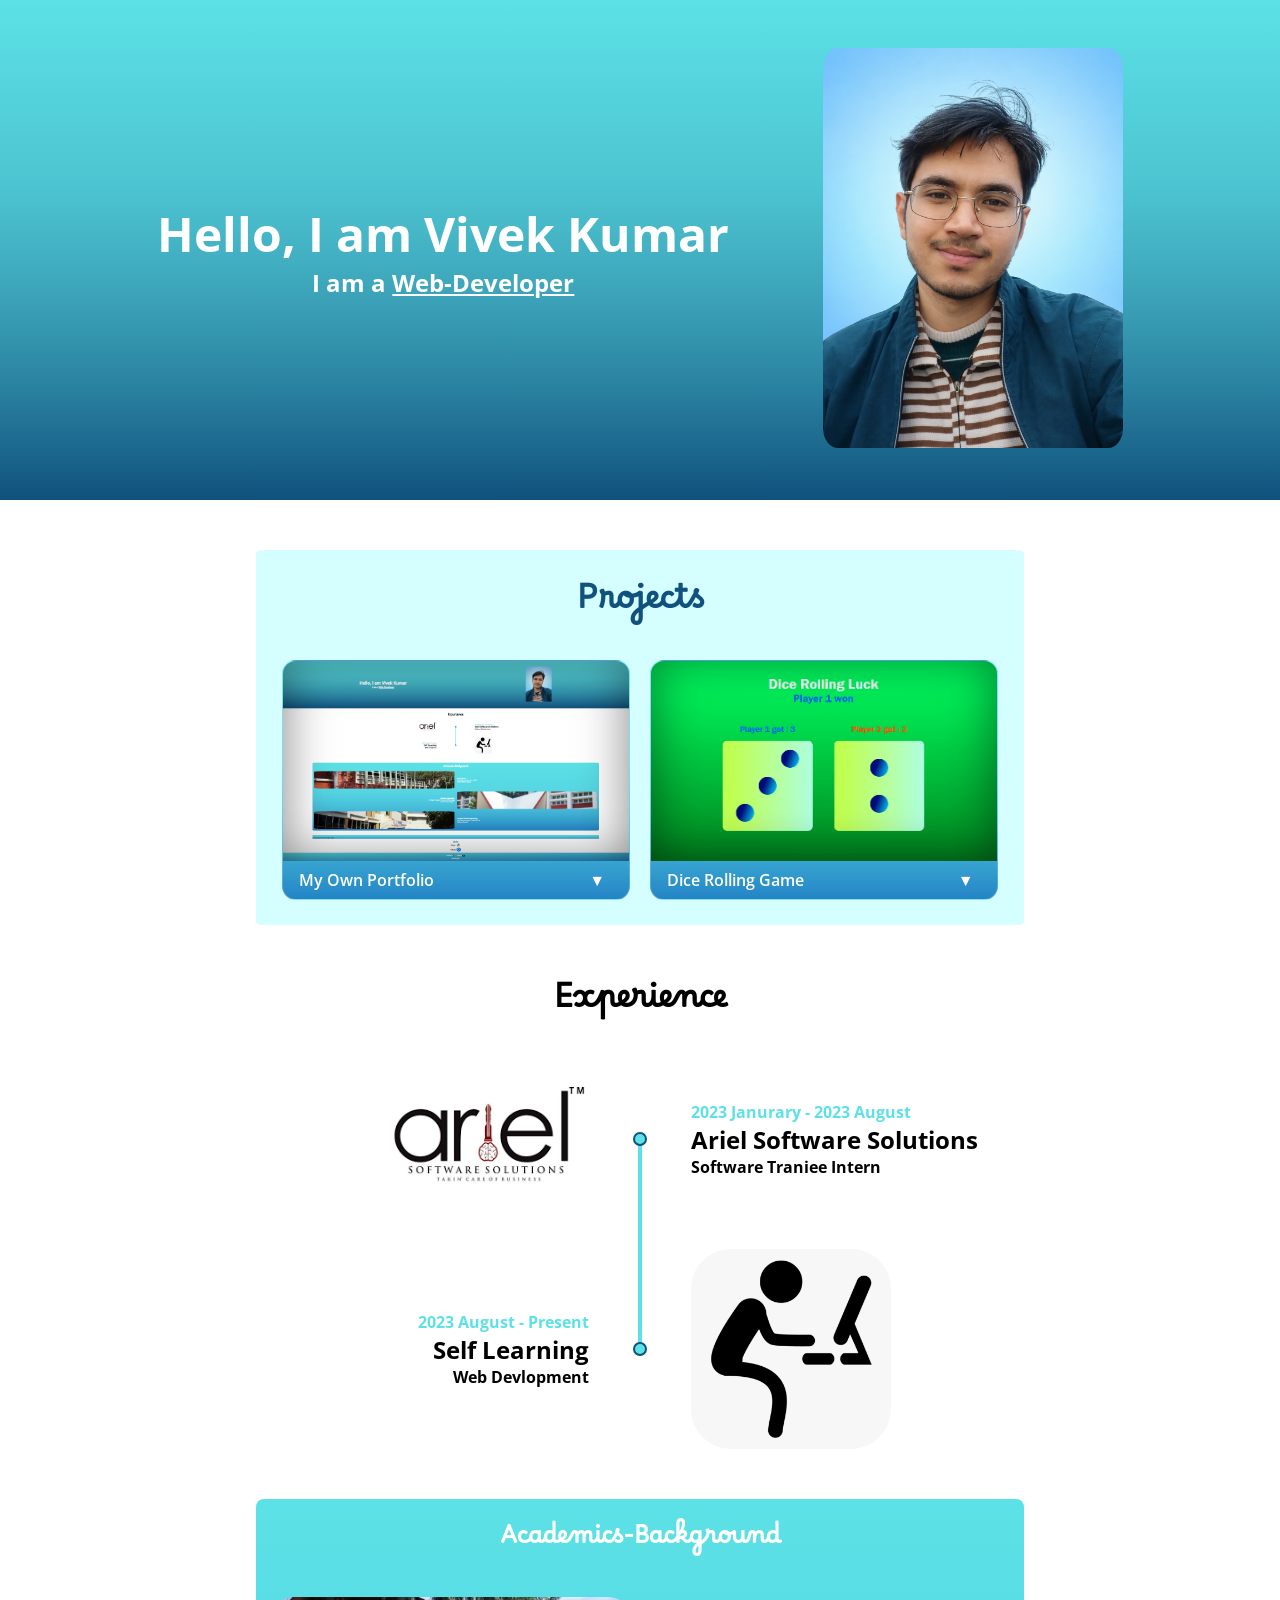
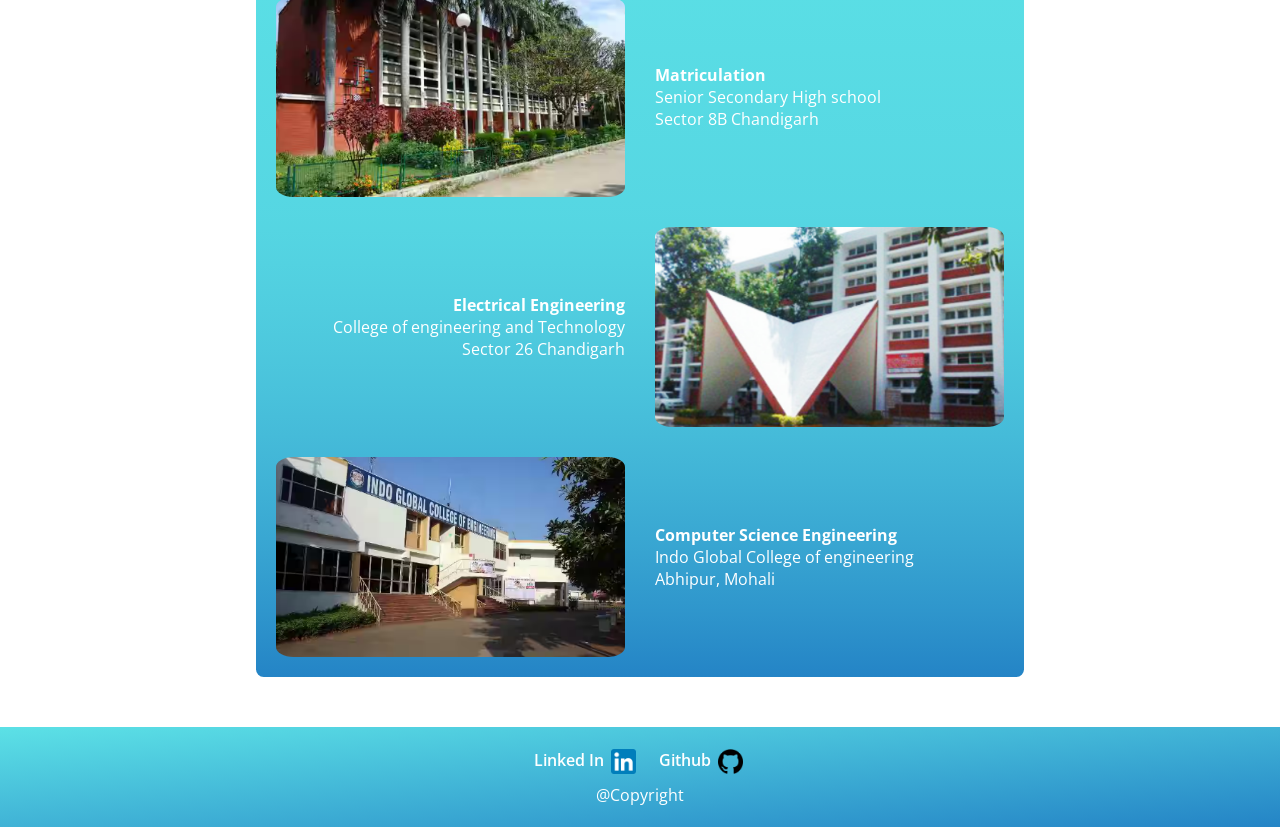
==== index.html @ 72df61d7 "Little changes" ====
<!DOCTYPE html>
<html lang="en">

<head>
    <meta charset="UTF-8">
    <meta name="viewport" content="width=device-width, initial-scale=1.0">
    <meta name="description" content="Vivek Kumar - Web Developer Portfolio" />
    <link rel="preconnect" href="https://fonts.googleapis.com">
    <link rel="preconnect" href="https://fonts.gstatic.com" crossorigin>
    <link href="https://fonts.googleapis.com/css2?family=Caveat&display=swap" rel="stylesheet">
    <link href="https://fonts.googleapis.com/css2?family=Borel&display=swap" rel="stylesheet">
    <link href="https://fonts.googleapis.com/css2?family=Open+Sans:wght@500&display=swap" rel="stylesheet">
    <link rel="stylesheet" href="./main.css">
    <title>Vivek Kumar's Portfolio</title>
</head>

<body>
    <div class="header">
        <div>
            <h1>Hello, I am Vivek Kumar</h1>
            <h2>I am a <span class="underline">Web-Developer</span></h2>
        </div>
        <div>
            <img class="profile-picture font-family-borel" src="./Assets/Images/profile-photo.png" alt="Picture of Vivek Kumar" />
        </div>
    </div>
    <section></section>
    <div class="projects-container">
        <h1 class="projects-heading font-family-borel">Projects</h1>
        <div class="accordion-card">
            <div class="accordion-image"> <img src="./Assets/Images/project-one.png"></div> 
            <div class="accordion-heading">
                <p>My Own Portfolio</p>
                <div class="accordion-button rotate-down">▼</div>
            </div>
            <div class="accordion-details accordion-details-hide">
                <div class="accordion-details-inner">
                    <p>This is my portfolio to show my actual understanding of my html, css and js knowledge</p>
                    <div class="project-languages-section">
                        <div class="language-tag html">Html</div>
                        <div class="language-tag css">CSS</div>
                        <div class="language-tag javascript">Javascript</div>
                    </div>
                </div>
            </div>
        </div>
        <div class="accordion-card">
            <div class="accordion-image"> <img src="./Assets/Images/project-two.png"></div> 
            <div class="accordion-heading">
                <p>Dice Rolling Game </p>
                <div class="accordion-button rotate-down">▼</div>
            </div>
            <div class="accordion-details accordion-details-hide">
                <div class="accordion-details-inner">
                    <p>Game to show about my js and html css understanding</p>
                    <div class="project-languages-section">
                        <div class="language-tag html">Html</div>
                        <div class="language-tag css">CSS</div>
                        <div class="language-tag javascript">Javascript</div>
                    </div>
                </div>
            </div>
        </div>
    </div>
    <!-- <section></section>
    <div class="skills-box">
        <h1 class="dodger-blue font-family-borel">Skills</h1>
        <div class="skill-card">
            <span class="bold">Python</span>
            <img class="language-logo" src="./Assets/Logo/python-logo.png" alt="Python icon" />
        </div>
        <div class="skill-card">
            <span class="bold">C Sharp</span>
            <img class="language-logo" src="./Assets/Logo/csharp-logo.png" alt="C-Sharp icon" />
        </div>
    </div> -->
    <section></section>
    <div class="experience">
        <h1 class="experience-header font-family-borel">Experience</h1>
        <div class="experience-container">
            <div class="experience-card">
                <div class="experience-card-logo-box"><img class="experience-card-image" src="./Assets/Logo/ariel.png"/></div>
                <div class="experience-card-timeline turquoise bold"> 2023 Janurary - 2023 August</div>
                <div class="experience-card-details bold"> <p><span style="font-size: 1.5rem;">Ariel Software Solutions</span><br/>Software Traniee Intern</p></div>
            </div>
            <div class="experience-card reverse">
                <div class="experience-card-logo-box"><img class="experience-card-image" src="./Assets/Logo/self-learning.png"/></div>
                <div class="experience-card-timeline turquoise bold">2023 August - Present</div>
                <div class="experience-card-details bold"><p><span style="font-size: 1.5rem;">Self Learning</span><br/>Web Devlopment</p></div>
            </div>
        </div>
    </div>
    <section></section>
    <div class="education">
        <h2 class="aducation-header font-family-borel" style="color: white;">Academics-Background</h2>
        <div class="education-card">
            <div class="education-image-box">
                <img class="education-image" src="./Assets/Images/school.png" alt="Image of school"/>
            </div>
            <div class="education-details">
                <span class="bold">Matriculation</span>
                <br> Senior Secondary High school
                <br> Sector 8B Chandigarh
            </div>
        </div>
        <div class="education-card row-reverse">
            <div class="education-image-box">
                <img class="education-image" src="./Assets/Images/college-diploma.png" alt="Image of diploma college"/>
            </div>
            <div class="education-details">
                <span class="bold">Electrical Engineering</span>
                <br> College of engineering and Technology
                <br> Sector 26 Chandigarh
                <br>
            </div>
        </div>
        <div class="education-card row">
            <div class="education-image-box">
                <img class="education-image" src="./Assets/Images/college-degree.png"  alt="Image of degree college"/>
            </div>
            <div class="education-details">
                <span class="bold">Computer Science Engineering</span>
                <br> Indo Global College of engineering
                <br> Abhipur, Mohali
            </div>
        </div>
    </div>
    <section></section>
    <div class="footer">
        <div class="link-box">
            <a class="footer-links" href="https://www.linkedin.com/in/vivek-kumar-connect/">Linked In <img class="footer-links-icon" src="./Assets/Logo/linkedin-logo.png" alt="Linkedin icon"/></a>
            <a class="footer-links" href="https://github.com/vivekkumar-connect/">Github <img class="footer-links-icon" src="./Assets/Logo/github-logo.png" alt="Github icon"/></a>
        </div>
        <p>@Copyright</p>
    </div>
    <script src="./index.js"></script>
</body>

</html>
---- main.css ----
* {
  margin: 0;
  padding: 0;
  box-sizing: border-box;
  font-family: "Open Sans",sans-serif;
}
body {
  display: flex;
  flex-direction: column;
  align-items: center;
}
section{
  margin-top: 50px;
}
.font-family-borel{
  font-family: "Borel", sans-serif;
}
.font-family-caveat{
  font-family: "Caveat", cursive;
}
.turquoise {
  color: rgba(92, 225, 230);
}
.dodger-blue {
  color: rgba(36, 132, 198, 1);
}
.bold {
  font-weight: bold;
}
.underline{
  text-decoration: underline;
}
.header {
  background: linear-gradient(
    to bottom,
    rgba(92, 225, 230),
    65%,
    rgb(16, 81, 125)
  );
  height: 500px;
  width: 100%;
  color: white;
  display: flex;
  flex-direction: row;
  justify-content: space-evenly;
  align-items: center;
  text-align: center;
  padding: 5%;
}
.header h1{
  font-size: 3rem;
}
.profile-picture {
  height: 400px;
  border-radius: 5%;
}
.projects-container{
  background:rgb(212, 254, 255);
  border-radius: 1%;
  width: 60%;
  display: grid;
  padding: 2%;
  gap:20px;
  grid-template-columns: 1fr 1fr;
}
.projects-heading{
  grid-column: span 2;
  text-align: center;
  color: rgb(16, 81, 125);
}
/* adding linearGradient is giving very good result in opening and closing lol */
.accordion-card{
  border: 1px solid rgba(36, 132, 198, 1);
  border-radius: 2%;
  background: linear-gradient(
    to bottom,
    rgba(92, 225, 230),
    75%,
    rgba(36, 132, 198, 1)
  ); 
  border-radius:14px;
  overflow: hidden;
  height: max-content;
  border:1px solid rgba(255,255,255,0.2);
  transition:0.3s ease;
}
.accordion-image{
  position:relative;
}
.accordion-image img{
    width:100%;
    height:200px;
    object-fit:cover;
    display:block;
}
.accordion-image::after{
    content:"";
    position:absolute;
    inset:0;
    box-shadow: inset 0 0 50px rgba(0,0,0,0.5);
}
.accordion-heading{
    display:flex;
    justify-content:space-between;
    align-items:center;
    padding: 0.5rem 1rem ;
    color: white;
    user-select: none;
    font-size: 1.3ren;
    font-weight: 600;
}
.accordion-button{
  display: flex;
  justify-content: center;
  align-items: center;
  width: 10%;
}
.accordion-details{
    background-color: rgb(212, 254, 255);
}
.accordion-details-hide {
    overflow: hidden;
    max-height: 0px;
    transition: max-height 0.3s ease;
}
/* max height will be added through js */
.accordion-details-show{
    overflow: hidden;
    transition: max-height 0.3s ease;
}
.accordion-details-inner{
  padding: .5rem 1rem;
}
.language-tag{
  display: inline-block;
  border: 1px solid currentColor;
  border-radius: 10px;
  padding: 0px .5rem;
  margin: .1rem .2rem;
  user-select: none;
  opacity: 80%;
  font-weight: 600;
  opacity: 85%;
}
.project-languages-section{
  border-top: 1px solid rgba(36, 132, 198, 1);
  margin-top: .5rem;
  padding: .5rem 0px;
}
.html{
    background:#ff8a65;
}
.css{
    background:#64b5f6;
}
.javascript{
    background:#ffd54f;
    color:black;
}
.python{
    background:#4fc3f7;
}
.csharp{
    background:#9575cd;
}
.rotate-up{
    transform: rotate(180deg);
    transition: transform 0.3s;
}
.rotate-down{
    transform: rotate(0deg);
    transition: transform 0.3s;
}
.skills-box {
  display: flex;
  flex-direction: column;
  justify-content: center;
  align-items: center;
  margin-top: 20px;
  text-align: center;
}
.skill-card{
  display: flex;
  flex-direction: row;
  align-items: center;
  justify-content: center;
}
.language-logo {
  height: 50px;
  width: 50px;
  margin-left: 10px;
}
.experience{
  display: flex;
  flex-direction: column;
  align-items: center;
  width: 100%;
}
.experience-container{
  position: relative;
  width: 100%;
  display: flex;
  flex-direction: column;
  align-items: center;
  gap:10px;
}
.experience-card{
  display: grid;
  height: 200px;
  position: relative;
  grid-template-columns: 1fr 1fr;
  /* grid-template-rows: 1fr 1.5fr; */
  width: 80%;
  position: relative;
}
/* image box take tow rows  */
.experience-card-logo-box{
  grid-row: span 2;
}
/* image box in revese card take right side of column while being 1st in html element */
.reverse .experience-card-logo-box{
  grid-area: 1/2/3/3;
}
/* idk why .experience-card > div was not letting overide in below .class .class selector witout !imporatant */
.experience-card-details, .experience-card-logo-box, .experience-card-timeline{
  display: flex;
  justify-content: center;
  position: relative;
}
/* right side content */
.experience-card-timeline, .experience-card-details, .reverse .experience-card-logo-box{
  justify-content: flex-start;
  padding: 0 0 0 10%;
}
/* left side content  */
.reverse .experience-card-details, .reverse .experience-card-timeline, .experience-card-logo-box{
  justify-content: end;
  padding: 0 10% 0 0;
  text-align: right;
}
.experience-card-timeline{
  align-items: flex-end;
}
.experience-card-image{
  height: 200px;
  width: 200px;
  object-fit: cover;
  border-radius: 20%;
}
/* line wrt card center */
.experience-container::before{
  content: "";
  width: 4px;
  background-color: rgba(92, 225, 230);
  position: absolute;
  top:100px;
  bottom: 100px;
  left: 50%;
  transform: translate(-50%, 0);
}
/* making experice card dots wrt cards center */
.experience-card::before{
  position: absolute;
  content: "";
  width: 10px;
  height: 10px;
  background-color: rgba(92, 225, 230);
  border: 2px solid rgb(16, 81, 125);
  border-radius: 50%;
  transform: translate(-50%, -50%);
  top:50%;
  left: 50%;
}

.education {
  background: linear-gradient(
    to bottom,
    rgba(92, 225, 230),
    75%,
    rgba(36, 132, 198, 1)
  );
  display: flex;
  flex-direction: column;
  align-items: center;
  border-radius: 1%;
  width: 60%;
  padding: 20px;
}
.education-card {
  display: flex;
  align-items: center;
  color: white;
  width: 100%;
  font-size: 1rem;
}
.education-image-box,
.education-details {
  flex: 1;
  width: 100%;
}
.row {
  flex-direction: row;
}
.row-reverse {
  flex-direction: row-reverse;
  text-align: right;
}
.education-image {
  width: 100%;
  height: 200px;
  object-fit: cover;
  display: block;
  border-radius: 5%;
}

.footer {
  height: 100px;
  width: 100%;
  display: flex;
  flex-direction: column;
  justify-content: center;
  align-items: center;
  color: rgb(255, 255, 255);
  background: linear-gradient(
    to bottom right,
    rgba(92, 225, 230),
    rgba(36, 132, 198, 1)
  );
}
.link-box {
  display: flex;
  flex-direction: row;
  justify-content: center;
  align-items: center;
  padding-bottom: 10px;
}
.footer-links-icon {
  height: 25px;
  padding: 0px 3px;
  vertical-align: middle;
}
.footer-links {
  text-decoration: none;
  padding: 0px 10px;
  color: rgb(255, 255, 255);
  font-weight: 600;
}
@media (max-width: 768px) {
  .header {
    flex-direction: column;
    width: 100%;
    height: auto;
    gap: 50px;
  }
  .header h1 {
    font-size: 3rem;
  }
  .profile-picture {
    aspect-ratio: 1;
    border-radius: 50%;
    height: 150px;
    object-fit: cover;
    border: 2px solid antiquewhite;
  }
  .accordion-image img{
    height: 150px;
  }
  .education {
    width: 80%;
    align-items: center;
    gap: 20px;
  }
  .education-card {
    flex-direction: column;
    width: 90%;
    gap: 5px;
    align-items: center;
    text-align: center;
  }
  .projects-container{
    width: 80%;
    grid-template-columns: 1fr;
    padding: 6%;
  }
  .projects-heading{
    grid-column: span 1;
  }
  .experience-header{
    width: 80%;
    padding: 0 0 0 10%; 
  }
  .experience-container{
    width: 80%;
    gap: 30px;
  }
  .experience-card{
    display: flex;
    flex-direction: column;
    height: auto;
  }
  /* check specificity values, why i have to add 2 classes (revese + element class) */
  /* because jidhar bhi upar .reverse .class { css } vo sirf .class { css } se overid nhi hogi without important */
  .experience-card-logo-box, .experience-card-timeline, .experience-card-details,
  .reverse .experience-card-logo-box, .reverse .experience-card-timeline,.reverse .experience-card-details{
    justify-content: flex-start;
    padding: 0 0 0 10%; 
    text-align: left;
  }
  .experience-card-image{
  height: 100px;
  width: 100px;
  border-radius: 20%;
  }
  .experience-card-timeline::before{
  position: absolute;
  content: "";
  width: 10px;
  height: 10px;
  background-color: rgba(92, 225, 230);
  border: 2px solid rgb(16, 81, 125);
  border-radius: 50%;
  transform: translate(-50%, -50%);
  top:50%;
  left: 0px
}
  /* line height changes wrt new dots that are aligned wrt timeline element */
  .experience-container::before{
    left: 10%;
    top : var(--first-timeline-center);
    height: var(--timeline-line-height);
  }
  .experience-card::before{
    display: none;
  }

}

@media (min-width: 768px) and (max-width: 1024px) {
  .header {
    text-align: left;
  }
  .education {
    gap: 20px;
  }
  .education-card {
    gap: 20px;
  }
}
@media (min-width: 1025px) {
  .education {
    gap: 30px;
  }
  .education-card {
    gap: 30px;
  }
}
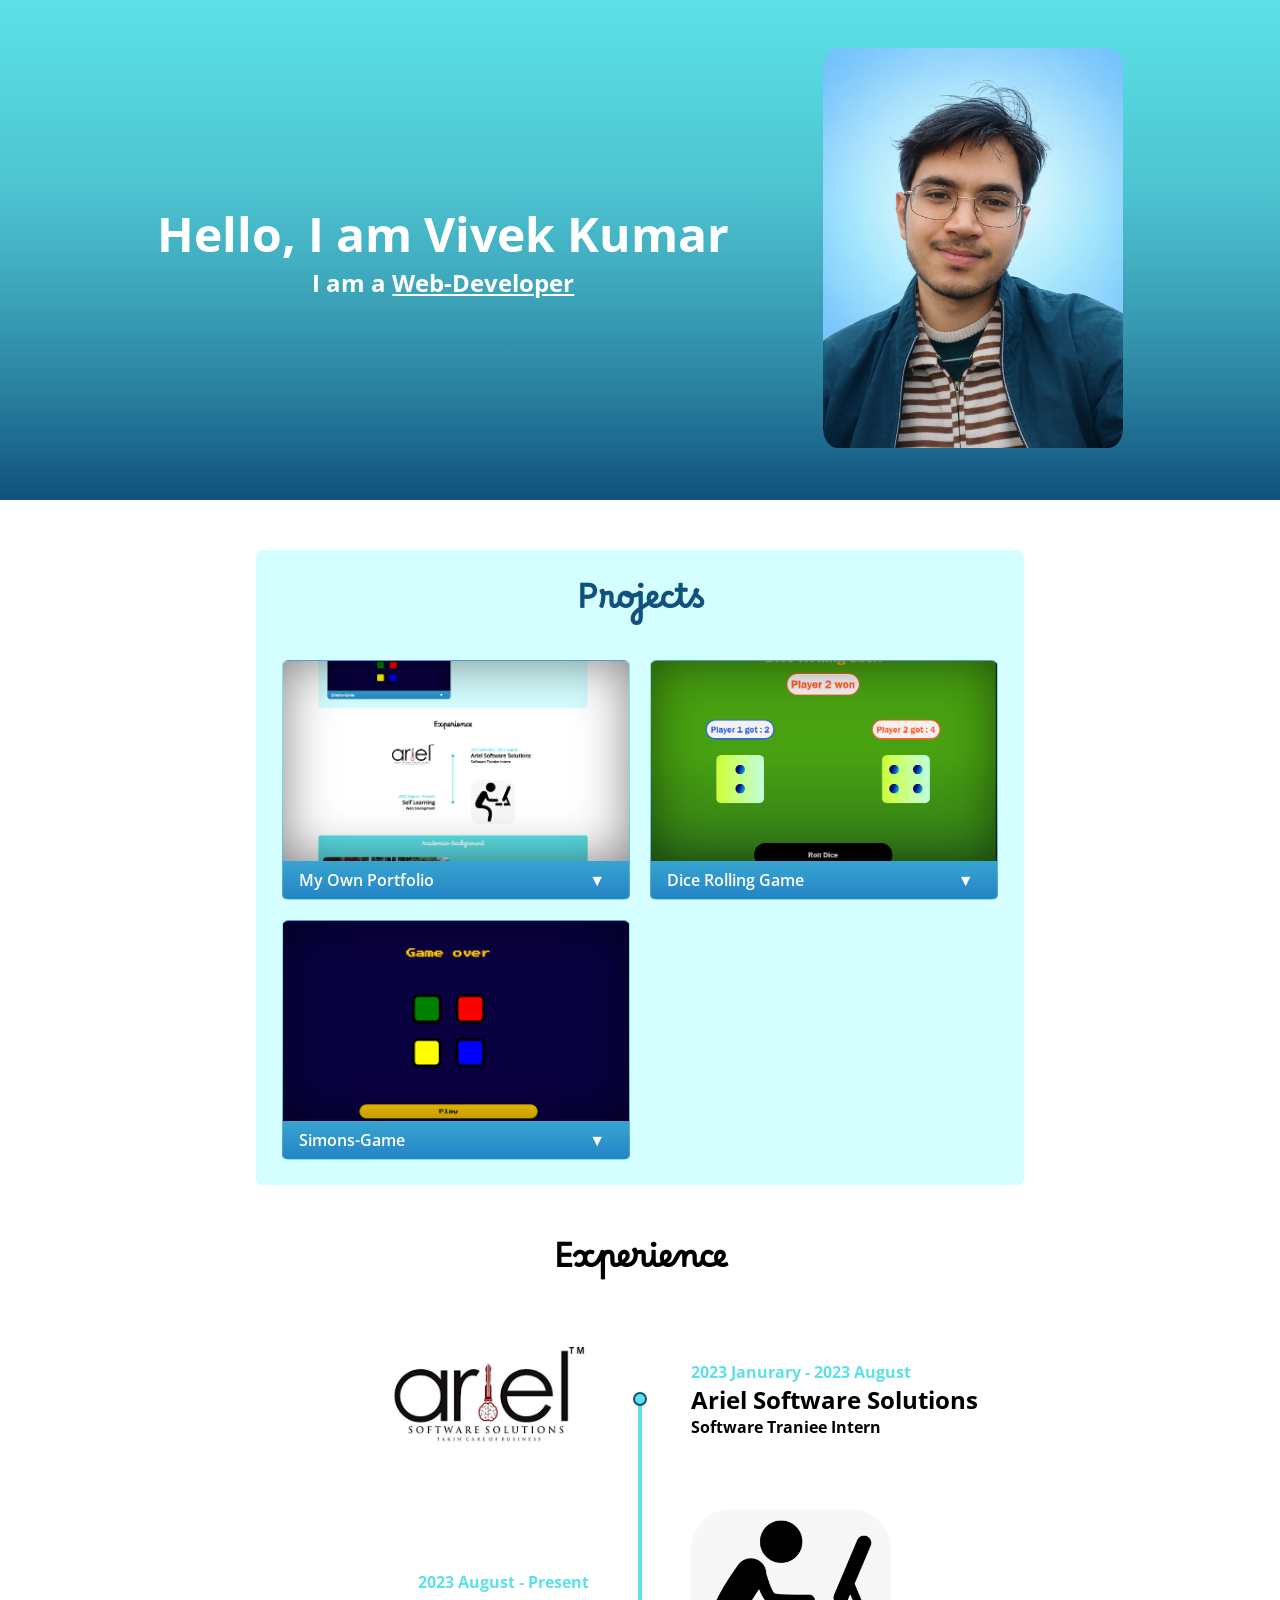
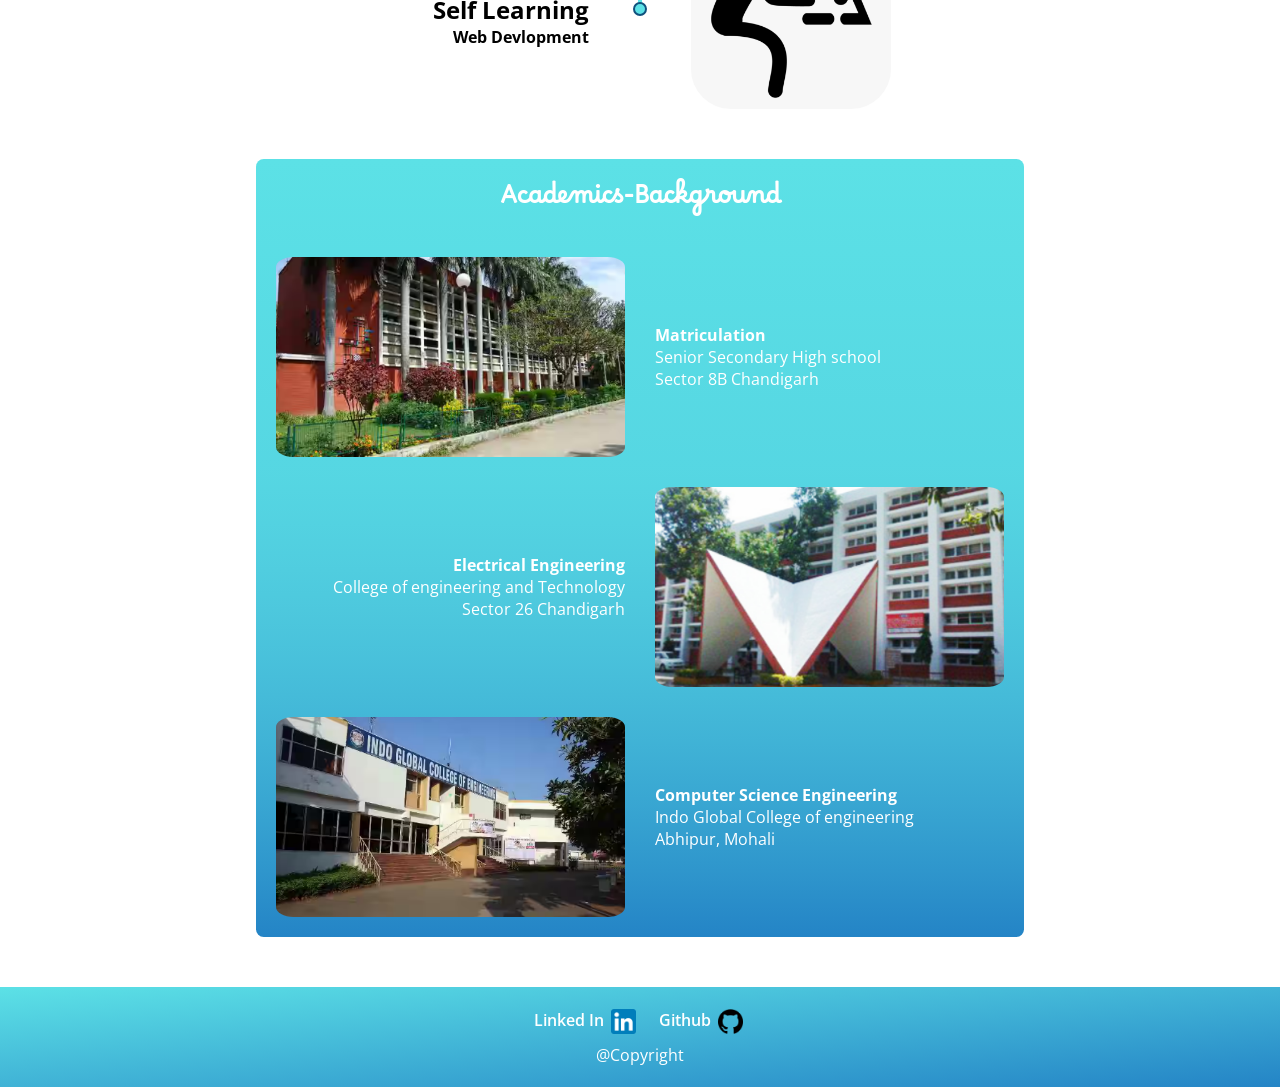
==== commit 037e8c3a: "some changes" ====
--- a/index.html
+++ b/index.html
@@ -52,11 +52,41 @@
             </div>
             <div class="accordion-details accordion-details-hide">
                 <div class="accordion-details-inner">
-                    <p>Game to show about my js and html css understanding</p>
+                    <p>Game to show about my html, css and javascript understanding by using dynamic dice circles
+                    <a href="https://vivekkumar-connect.github.io/Dice-Rolling/">
+                        <svg class="link-logo" xmlns="http://www.w3.org/2000/svg" viewBox="0 0 24 24" fill="currentColor">
+                            <path fill-rule="evenodd" d="M19.902 4.098a3.75 3.75 0 0 0-5.304 0l-4.5 4.5a3.75 3.75 0 0 0 1.035 6.037.75.75 0 0 1-.646 1.353 5.25 5.25 0 0 1-1.449-8.45l4.5-4.5a5.25 5.25 0 1 1 7.424 7.424l-1.757 1.757a.75.75 0 1 1-1.06-1.06l1.757-1.757a3.75 3.75 0 0 0 0-5.304Zm-7.389 4.267a.75.75 0 0 1 1-.353 5.25 5.25 0 0 1 1.449 8.45l-4.5 4.5a5.25 5.25 0 1 1-7.424-7.424l1.757-1.757a.75.75 0 1 1 1.06 1.06l-1.757 1.757a3.75 3.75 0 1 0 5.304 5.304l4.5-4.5a3.75 3.75 0 0 0-1.035-6.037.75.75 0 0 1-.354-1Z" clip-rule="evenodd" />
+                        </svg>
+                    </a>
+                </p>
                     <div class="project-languages-section">
                         <div class="language-tag html">Html</div>
                         <div class="language-tag css">CSS</div>
                         <div class="language-tag javascript">Javascript</div>
+                    </div>
+                </div>
+            </div>
+        </div>
+        <div class="accordion-card">
+            <div class="accordion-image"> <img src="./Assets/Images/project-three.png"></div> 
+            <div class="accordion-heading">
+                <p>Simons-Game</p> 
+                <div class="accordion-button rotate-down">▼</div>
+            </div>
+            <div class="accordion-details accordion-details-hide">
+                <div class="accordion-details-inner">
+                    <p> Created Simons game using JQuery 
+                        <a href="https://vivekkumar-connect.github.io/Simons-Game/">
+                        <svg class="link-logo" xmlns="http://www.w3.org/2000/svg" viewBox="0 0 24 24" fill="currentColor">
+                            <path fill-rule="evenodd" d="M19.902 4.098a3.75 3.75 0 0 0-5.304 0l-4.5 4.5a3.75 3.75 0 0 0 1.035 6.037.75.75 0 0 1-.646 1.353 5.25 5.25 0 0 1-1.449-8.45l4.5-4.5a5.25 5.25 0 1 1 7.424 7.424l-1.757 1.757a.75.75 0 1 1-1.06-1.06l1.757-1.757a3.75 3.75 0 0 0 0-5.304Zm-7.389 4.267a.75.75 0 0 1 1-.353 5.25 5.25 0 0 1 1.449 8.45l-4.5 4.5a5.25 5.25 0 1 1-7.424-7.424l1.757-1.757a.75.75 0 1 1 1.06 1.06l-1.757 1.757a3.75 3.75 0 1 0 5.304 5.304l4.5-4.5a3.75 3.75 0 0 0-1.035-6.037.75.75 0 0 1-.354-1Z" clip-rule="evenodd" />
+                        </svg>
+                        </a>
+                    </p>
+                    
+                    <div class="project-languages-section">
+                        <div class="language-tag html">Html</div>
+                        <div class="language-tag css">CSS</div>
+                        <div class="language-tag javascript">JQuery</div>
                     </div>
                 </div>
             </div>
--- a/main.css
+++ b/main.css
@@ -29,6 +29,11 @@
 }
 .underline{
   text-decoration: underline;
+}
+.link-logo{
+  height: 1rem;
+  color: rgb(16, 81, 125);
+  padding: 0px .5rem;
 }
 .header {
   background: linear-gradient(
@@ -78,7 +83,7 @@
     75%,
     rgba(36, 132, 198, 1)
   ); 
-  border-radius:14px;
+  border-radius:2%;
   overflow: hidden;
   height: max-content;
   border:1px solid rgba(255,255,255,0.2);
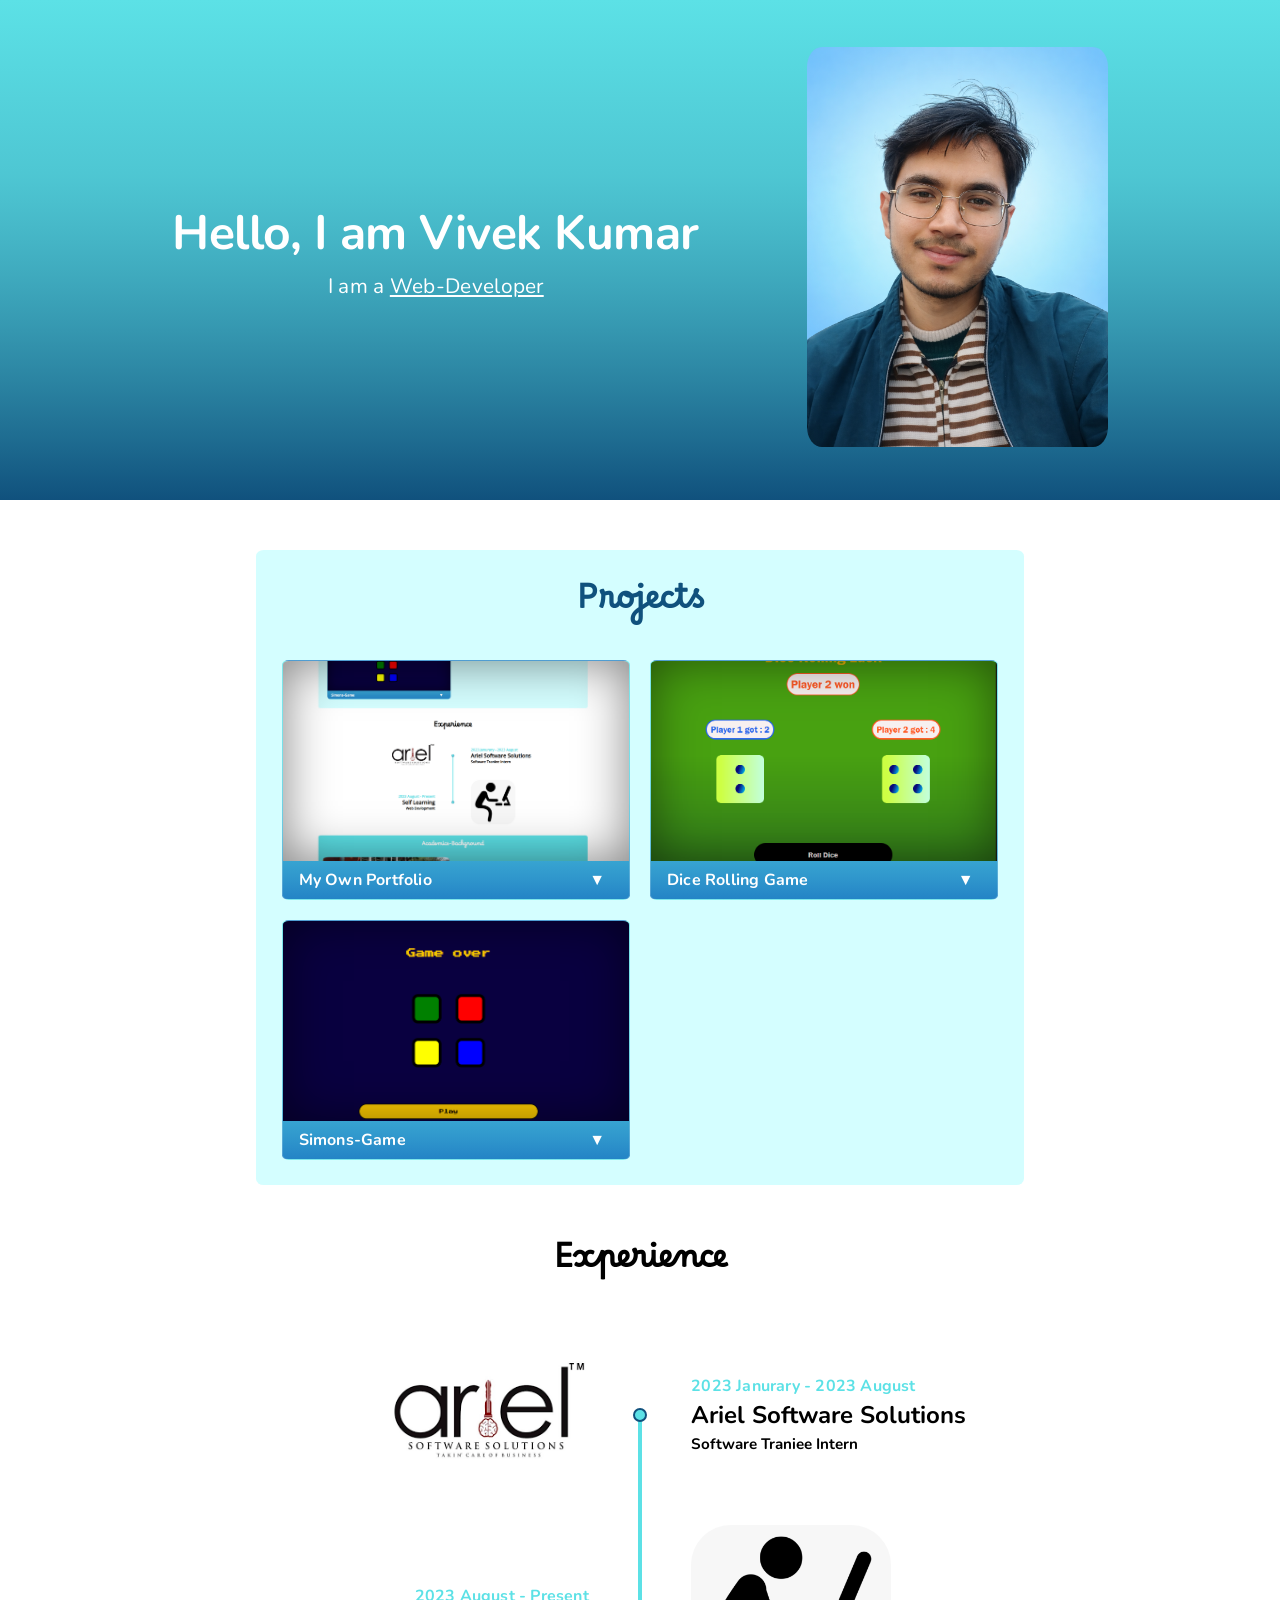
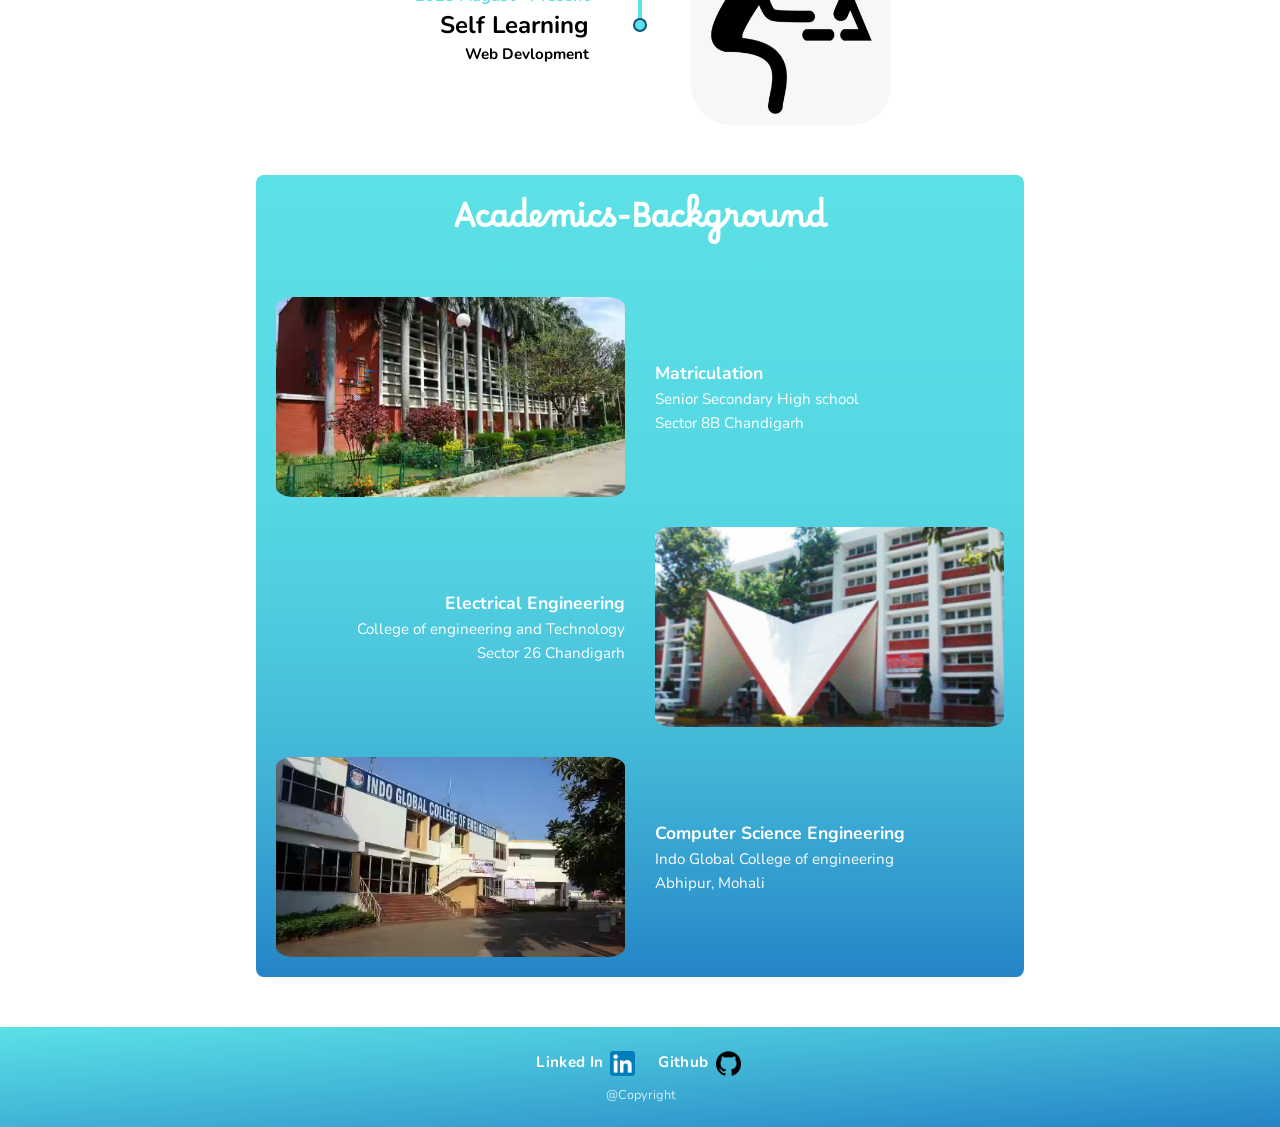
==== commit f648819b: "Some theme changes" ====
--- a/index.html
+++ b/index.html
@@ -9,7 +9,7 @@
     <link rel="preconnect" href="https://fonts.gstatic.com" crossorigin>
     <link href="https://fonts.googleapis.com/css2?family=Caveat&display=swap" rel="stylesheet">
     <link href="https://fonts.googleapis.com/css2?family=Borel&display=swap" rel="stylesheet">
-    <link href="https://fonts.googleapis.com/css2?family=Open+Sans:wght@500&display=swap" rel="stylesheet">
+    <link href="https://fonts.googleapis.com/css2?family=Nunito:wght@400;600;700&display=swap" rel="stylesheet">
     <link rel="stylesheet" href="./main.css">
     <title>Vivek Kumar's Portfolio</title>
 </head>
@@ -21,7 +21,7 @@
             <h2>I am a <span class="underline">Web-Developer</span></h2>
         </div>
         <div>
-            <img class="profile-picture font-family-borel" src="./Assets/Images/profile-photo.png" alt="Picture of Vivek Kumar" />
+            <img class="profile-picture" src="./Assets/Images/profile-photo.png" alt="Picture of Vivek Kumar" />
         </div>
     </div>
     <section></section>
@@ -92,18 +92,6 @@
             </div>
         </div>
     </div>
-    <!-- <section></section>
-    <div class="skills-box">
-        <h1 class="dodger-blue font-family-borel">Skills</h1>
-        <div class="skill-card">
-            <span class="bold">Python</span>
-            <img class="language-logo" src="./Assets/Logo/python-logo.png" alt="Python icon" />
-        </div>
-        <div class="skill-card">
-            <span class="bold">C Sharp</span>
-            <img class="language-logo" src="./Assets/Logo/csharp-logo.png" alt="C-Sharp icon" />
-        </div>
-    </div> -->
     <section></section>
     <div class="experience">
         <h1 class="experience-header font-family-borel">Experience</h1>
@@ -156,6 +144,18 @@
         </div>
     </div>
     <section></section>
+    <!-- <div class="skills-box">
+        <h1 class="dodger-blue font-family-borel">Skills</h1>
+        <div class="skill-card">
+            <span class="bold">Python</span>
+            <img class="language-logo" src="./Assets/Logo/python-logo.png" alt="Python icon" />
+        </div>
+        <div class="skill-card">
+            <span class="bold">C Sharp</span>
+            <img class="language-logo" src="./Assets/Logo/csharp-logo.png" alt="C-Sharp icon" />
+        </div>
+    </div>
+    <section></section> -->
     <div class="footer">
         <div class="link-box">
             <a class="footer-links" href="https://www.linkedin.com/in/vivek-kumar-connect/">Linked In <img class="footer-links-icon" src="./Assets/Logo/linkedin-logo.png" alt="Linkedin icon"/></a>
--- a/main.css
+++ b/main.css
@@ -2,7 +2,7 @@
   margin: 0;
   padding: 0;
   box-sizing: border-box;
-  font-family: "Open Sans",sans-serif;
+  font-family: "Nunito", sans-serif;
 }
 body {
   display: flex;
@@ -25,7 +25,7 @@
   color: rgba(36, 132, 198, 1);
 }
 .bold {
-  font-weight: bold;
+  font-weight: 700;
 }
 .underline{
   text-decoration: underline;
@@ -54,6 +54,14 @@
 }
 .header h1{
   font-size: 3rem;
+  font-weight: 700;
+  letter-spacing: -0.5px;
+}
+.header h2{
+  font-size: 1.3rem;
+  font-weight: 400;
+  margin-top: 0.4rem;
+  letter-spacing: 0.3px;
 }
 .profile-picture {
   height: 400px;
@@ -111,8 +119,9 @@
     padding: 0.5rem 1rem ;
     color: white;
     user-select: none;
-    font-size: 1.3ren;
-    font-weight: 600;
+    font-size: 1rem;
+    font-weight: 700;
+    letter-spacing: 0.2px;
 }
 .accordion-button{
   display: flex;
@@ -135,6 +144,9 @@
 }
 .accordion-details-inner{
   padding: .5rem 1rem;
+  font-size: 0.9rem;
+  line-height: 1.6;
+  color: rgb(16, 60, 90);
 }
 .language-tag{
   display: inline-block;
@@ -143,8 +155,9 @@
   padding: 0px .5rem;
   margin: .1rem .2rem;
   user-select: none;
-  opacity: 80%;
-  font-weight: 600;
+  font-weight: 700;
+  font-size: 0.78rem;
+  letter-spacing: 0.3px;
   opacity: 85%;
 }
 .project-languages-section{
@@ -154,19 +167,23 @@
 }
 .html{
     background:#ff8a65;
+    color: #5a1a00;
 }
 .css{
     background:#64b5f6;
+    color: #003070;
 }
 .javascript{
     background:#ffd54f;
-    color:black;
+    color: #3d2800;
 }
 .python{
     background:#4fc3f7;
+    color: #002d40;
 }
 .csharp{
     background:#9575cd;
+    color: #1a0040;
 }
 .rotate-up{
     transform: rotate(180deg);
@@ -200,6 +217,10 @@
   flex-direction: column;
   align-items: center;
   width: 100%;
+}
+.experience-header{
+  font-size: 2rem;
+  margin-bottom: 1rem;
 }
 .experience-container{
   position: relative;
@@ -245,6 +266,15 @@
 }
 .experience-card-timeline{
   align-items: flex-end;
+  letter-spacing: 0.2px;
+}
+.experience-card-details{
+  font-size: 0.95rem;
+  line-height: 1.5;
+}
+.experience-card-details p span{
+  font-size: 1.4rem;
+  font-weight: 700;
 }
 .experience-card-image{
   height: 200px;
@@ -291,12 +321,20 @@
   width: 60%;
   padding: 20px;
 }
+.aducation-header{
+  font-size: 2rem;
+  margin-bottom: 0.5rem;
+}
 .education-card {
   display: flex;
   align-items: center;
   color: white;
   width: 100%;
-  font-size: 1rem;
+  font-size: 0.95rem;
+  line-height: 1.6;
+}
+.education-card .bold{
+  font-size: 1.1rem;
 }
 .education-image-box,
 .education-details {
@@ -332,6 +370,11 @@
     rgba(36, 132, 198, 1)
   );
 }
+.footer p{
+  font-size: 0.8rem;
+  font-weight: 400;
+  opacity: 0.8;
+}
 .link-box {
   display: flex;
   flex-direction: row;
@@ -348,7 +391,9 @@
   text-decoration: none;
   padding: 0px 10px;
   color: rgb(255, 255, 255);
-  font-weight: 600;
+  font-weight: 700;
+  font-size: 0.95rem;
+  letter-spacing: 0.3px;
 }
 @media (max-width: 768px) {
   .header {
@@ -458,4 +503,4 @@
   .education-card {
     gap: 30px;
   }
-}
+}
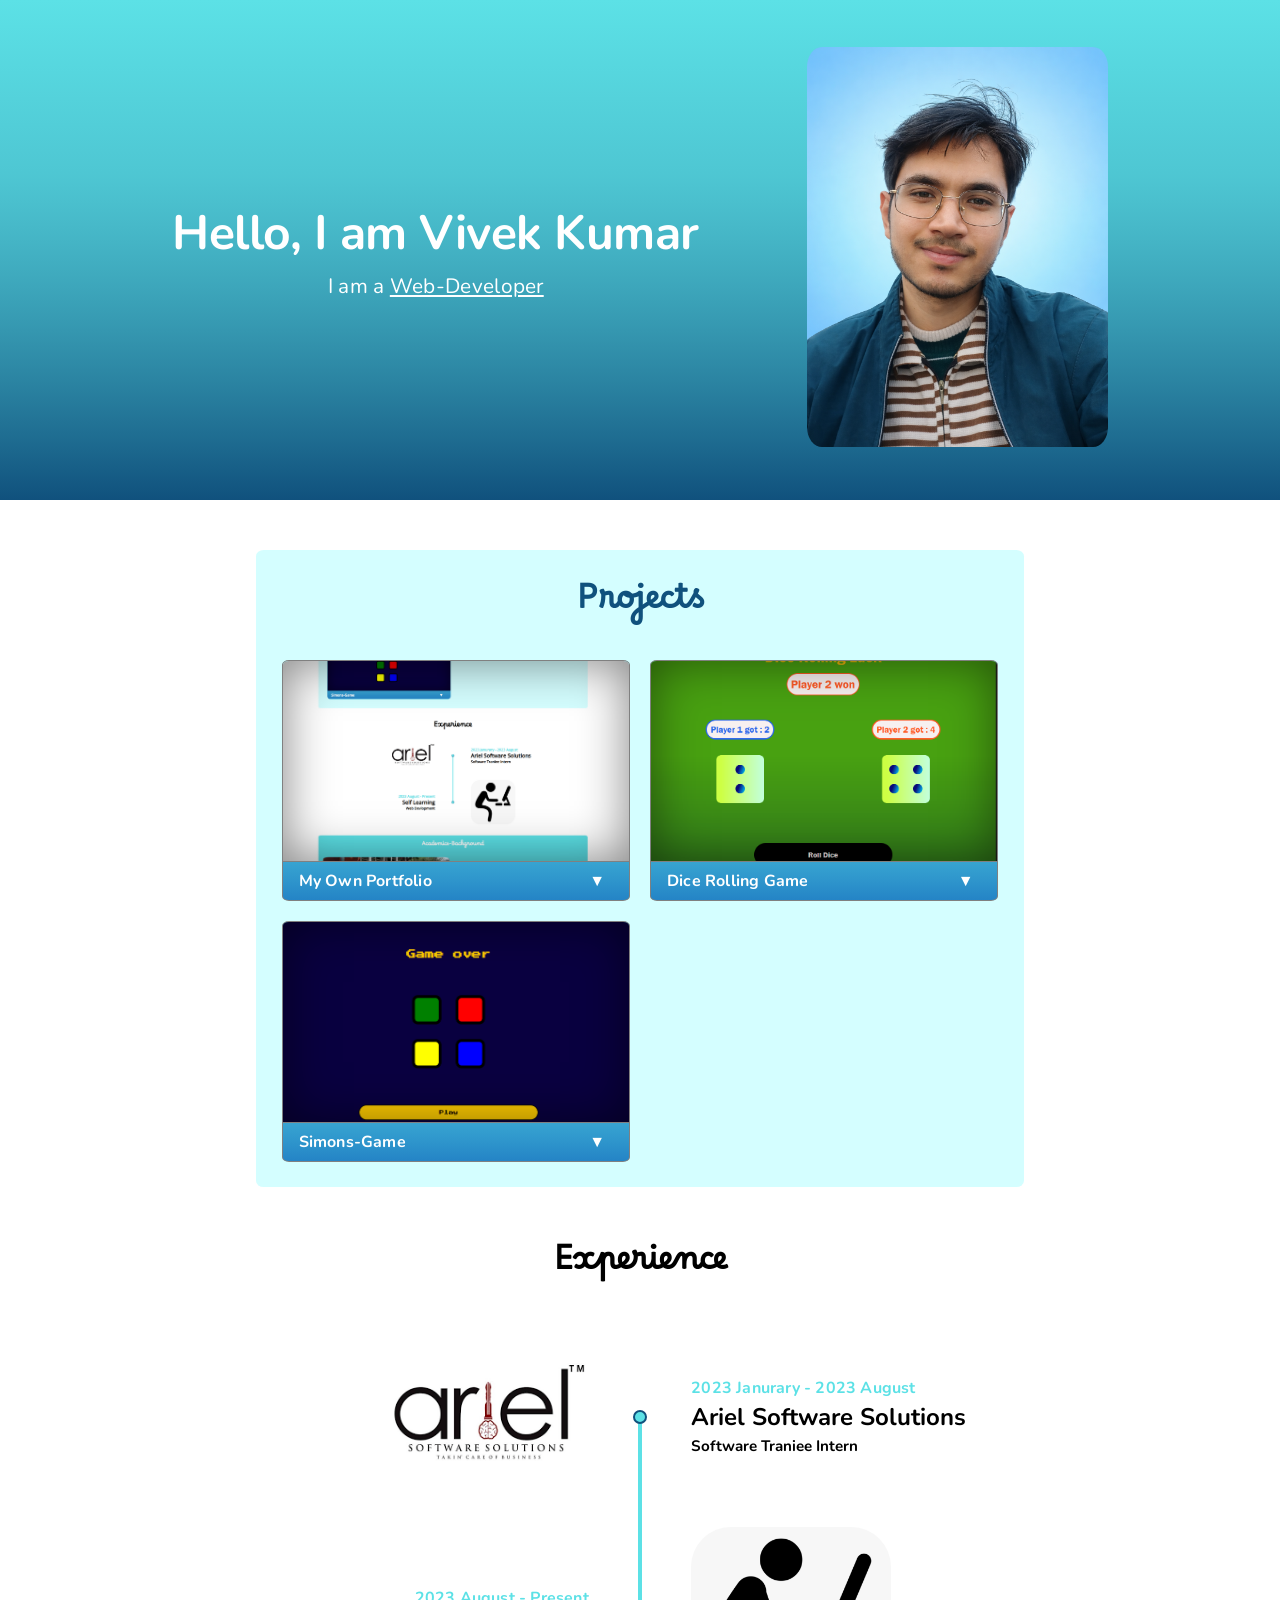
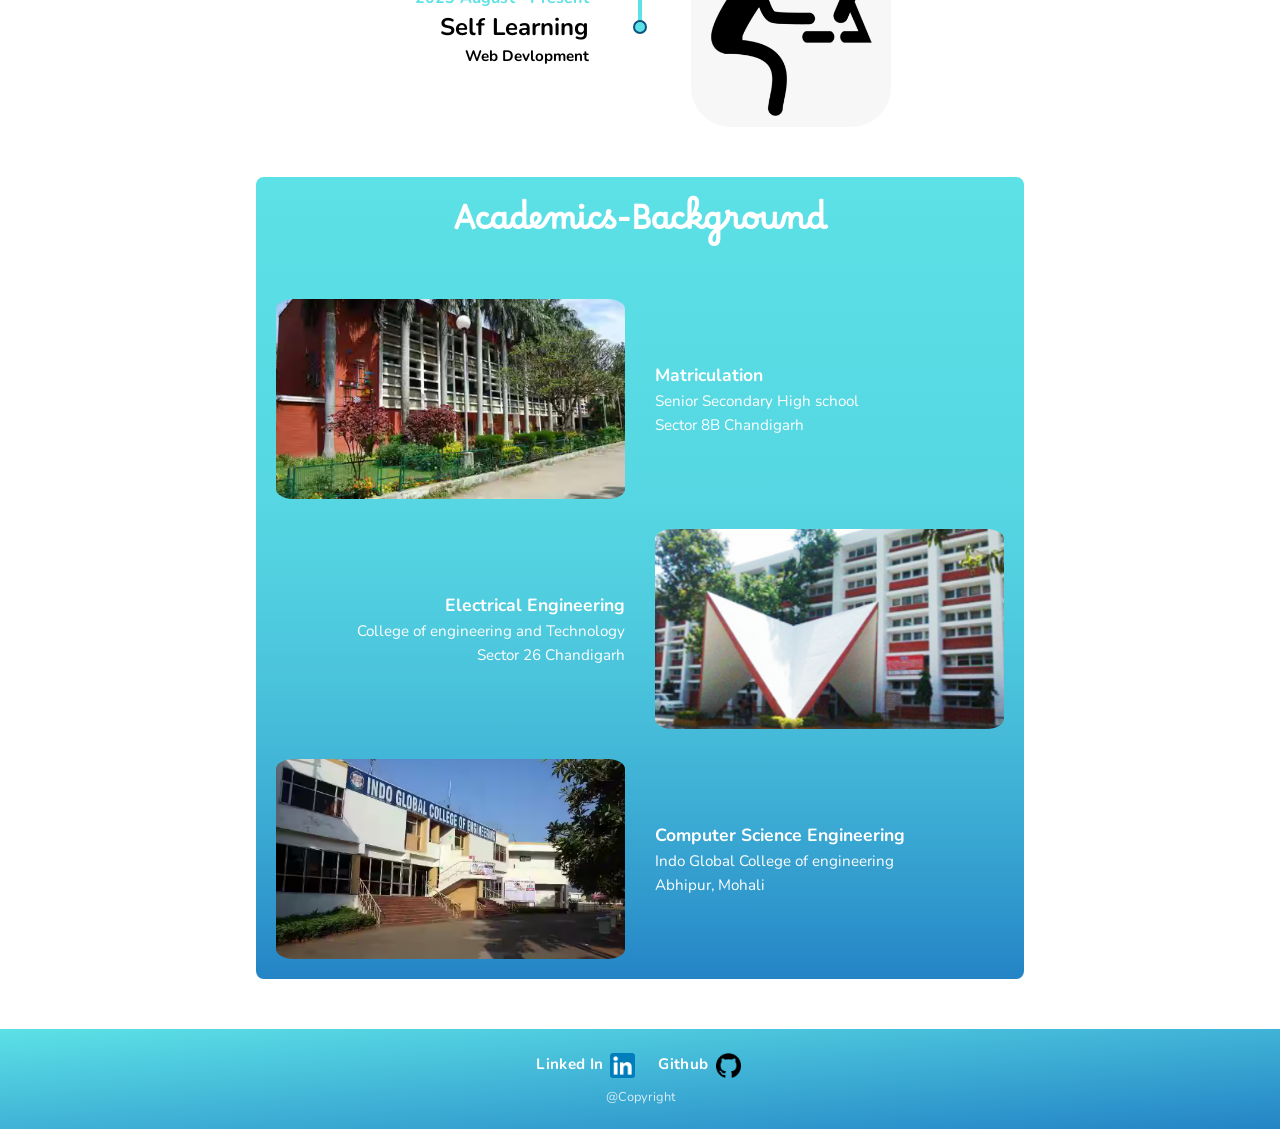
==== commit 896922a2: "Card changes" ====
--- a/index.html
+++ b/index.html
@@ -35,7 +35,9 @@
             </div>
             <div class="accordion-details accordion-details-hide">
                 <div class="accordion-details-inner">
-                    <p>This is my portfolio to show my actual understanding of my html, css and js knowledge</p>
+                    <div class="project-description">
+                        <p>This is my portfolio to show my actual understanding of my html, css and js knowledge</p>
+                    </div>
                     <div class="project-languages-section">
                         <div class="language-tag html">Html</div>
                         <div class="language-tag css">CSS</div>
@@ -52,13 +54,16 @@
             </div>
             <div class="accordion-details accordion-details-hide">
                 <div class="accordion-details-inner">
-                    <p>Game to show about my html, css and javascript understanding by using dynamic dice circles
-                    <a href="https://vivekkumar-connect.github.io/Dice-Rolling/">
-                        <svg class="link-logo" xmlns="http://www.w3.org/2000/svg" viewBox="0 0 24 24" fill="currentColor">
-                            <path fill-rule="evenodd" d="M19.902 4.098a3.75 3.75 0 0 0-5.304 0l-4.5 4.5a3.75 3.75 0 0 0 1.035 6.037.75.75 0 0 1-.646 1.353 5.25 5.25 0 0 1-1.449-8.45l4.5-4.5a5.25 5.25 0 1 1 7.424 7.424l-1.757 1.757a.75.75 0 1 1-1.06-1.06l1.757-1.757a3.75 3.75 0 0 0 0-5.304Zm-7.389 4.267a.75.75 0 0 1 1-.353 5.25 5.25 0 0 1 1.449 8.45l-4.5 4.5a5.25 5.25 0 1 1-7.424-7.424l1.757-1.757a.75.75 0 1 1 1.06 1.06l-1.757 1.757a3.75 3.75 0 1 0 5.304 5.304l4.5-4.5a3.75 3.75 0 0 0-1.035-6.037.75.75 0 0 1-.354-1Z" clip-rule="evenodd" />
-                        </svg>
-                    </a>
-                </p>
+                    <div class="project-description">
+                        <p>
+                            Game to show about my html, css and javascript understanding by using dynamic dice circles
+                            <a href="https://vivekkumar-connect.github.io/Dice-Rolling/">
+                                <svg class="link-logo" xmlns="http://www.w3.org/2000/svg" viewBox="0 0 24 24" fill="currentColor">
+                                    <path fill-rule="evenodd" d="M19.902 4.098a3.75 3.75 0 0 0-5.304 0l-4.5 4.5a3.75 3.75 0 0 0 1.035 6.037.75.75 0 0 1-.646 1.353 5.25 5.25 0 0 1-1.449-8.45l4.5-4.5a5.25 5.25 0 1 1 7.424 7.424l-1.757 1.757a.75.75 0 1 1-1.06-1.06l1.757-1.757a3.75 3.75 0 0 0 0-5.304Zm-7.389 4.267a.75.75 0 0 1 1-.353 5.25 5.25 0 0 1 1.449 8.45l-4.5 4.5a5.25 5.25 0 1 1-7.424-7.424l1.757-1.757a.75.75 0 1 1 1.06 1.06l-1.757 1.757a3.75 3.75 0 1 0 5.304 5.304l4.5-4.5a3.75 3.75 0 0 0-1.035-6.037.75.75 0 0 1-.354-1Z" clip-rule="evenodd" />
+                                </svg>
+                            </a>
+                        </p>
+                    </div>
                     <div class="project-languages-section">
                         <div class="language-tag html">Html</div>
                         <div class="language-tag css">CSS</div>
@@ -75,14 +80,17 @@
             </div>
             <div class="accordion-details accordion-details-hide">
                 <div class="accordion-details-inner">
-                    <p> Created Simons game using JQuery 
-                        <a href="https://vivekkumar-connect.github.io/Simons-Game/">
-                        <svg class="link-logo" xmlns="http://www.w3.org/2000/svg" viewBox="0 0 24 24" fill="currentColor">
-                            <path fill-rule="evenodd" d="M19.902 4.098a3.75 3.75 0 0 0-5.304 0l-4.5 4.5a3.75 3.75 0 0 0 1.035 6.037.75.75 0 0 1-.646 1.353 5.25 5.25 0 0 1-1.449-8.45l4.5-4.5a5.25 5.25 0 1 1 7.424 7.424l-1.757 1.757a.75.75 0 1 1-1.06-1.06l1.757-1.757a3.75 3.75 0 0 0 0-5.304Zm-7.389 4.267a.75.75 0 0 1 1-.353 5.25 5.25 0 0 1 1.449 8.45l-4.5 4.5a5.25 5.25 0 1 1-7.424-7.424l1.757-1.757a.75.75 0 1 1 1.06 1.06l-1.757 1.757a3.75 3.75 0 1 0 5.304 5.304l4.5-4.5a3.75 3.75 0 0 0-1.035-6.037.75.75 0 0 1-.354-1Z" clip-rule="evenodd" />
-                        </svg>
-                        </a>
-                    </p>
-                    
+                    <div class="project-description">
+                        <p> 
+                            Created Simons game using JQuery 
+                            <a href="https://vivekkumar-connect.github.io/Simons-Game/">
+                            <svg class="link-logo" xmlns="http://www.w3.org/2000/svg" viewBox="0 0 24 24" fill="currentColor">
+                                <path fill-rule="evenodd" d="M19.902 4.098a3.75 3.75 0 0 0-5.304 0l-4.5 4.5a3.75 3.75 0 0 0 1.035 6.037.75.75 0 0 1-.646 1.353 5.25 5.25 0 0 1-1.449-8.45l4.5-4.5a5.25 5.25 0 1 1 7.424 7.424l-1.757 1.757a.75.75 0 1 1-1.06-1.06l1.757-1.757a3.75 3.75 0 0 0 0-5.304Zm-7.389 4.267a.75.75 0 0 1 1-.353 5.25 5.25 0 0 1 1.449 8.45l-4.5 4.5a5.25 5.25 0 1 1-7.424-7.424l1.757-1.757a.75.75 0 1 1 1.06 1.06l-1.757 1.757a3.75 3.75 0 1 0 5.304 5.304l4.5-4.5a3.75 3.75 0 0 0-1.035-6.037.75.75 0 0 1-.354-1Z" clip-rule="evenodd" />
+                            </svg>
+                            </a>
+                        </p>
+                        
+                    </div>
                     <div class="project-languages-section">
                         <div class="language-tag html">Html</div>
                         <div class="language-tag css">CSS</div>
--- a/main.css
+++ b/main.css
@@ -32,7 +32,7 @@
 }
 .link-logo{
   height: 1rem;
-  color: rgb(16, 81, 125);
+  color:white;
   padding: 0px .5rem;
 }
 .header {
@@ -83,7 +83,7 @@
 }
 /* adding linearGradient is giving very good result in opening and closing lol */
 .accordion-card{
-  border: 1px solid rgba(36, 132, 198, 1);
+  border: 1px solid gray;
   border-radius: 2%;
   background: linear-gradient(
     to bottom,
@@ -94,11 +94,10 @@
   border-radius:2%;
   overflow: hidden;
   height: max-content;
-  border:1px solid rgba(255,255,255,0.2);
-  transition:0.3s ease;
 }
 .accordion-image{
   position:relative;
+  border-bottom: 1px solid gray;
 }
 .accordion-image img{
     width:100%;
@@ -130,7 +129,8 @@
   width: 10%;
 }
 .accordion-details{
-    background-color: rgb(212, 254, 255);
+  
+    /* background-color: rgb(212, 254, 255); */
 }
 .accordion-details-hide {
     overflow: hidden;
@@ -146,7 +146,11 @@
   padding: .5rem 1rem;
   font-size: 0.9rem;
   line-height: 1.6;
-  color: rgb(16, 60, 90);
+  color:white;
+}
+.accordion-details-inner > *{
+  border-top: 1px solid rgb(212, 254, 255);
+  padding: .5rem 0px;
 }
 .language-tag{
   display: inline-block;
@@ -159,11 +163,6 @@
   font-size: 0.78rem;
   letter-spacing: 0.3px;
   opacity: 85%;
-}
-.project-languages-section{
-  border-top: 1px solid rgba(36, 132, 198, 1);
-  margin-top: .5rem;
-  padding: .5rem 0px;
 }
 .html{
     background:#ff8a65;
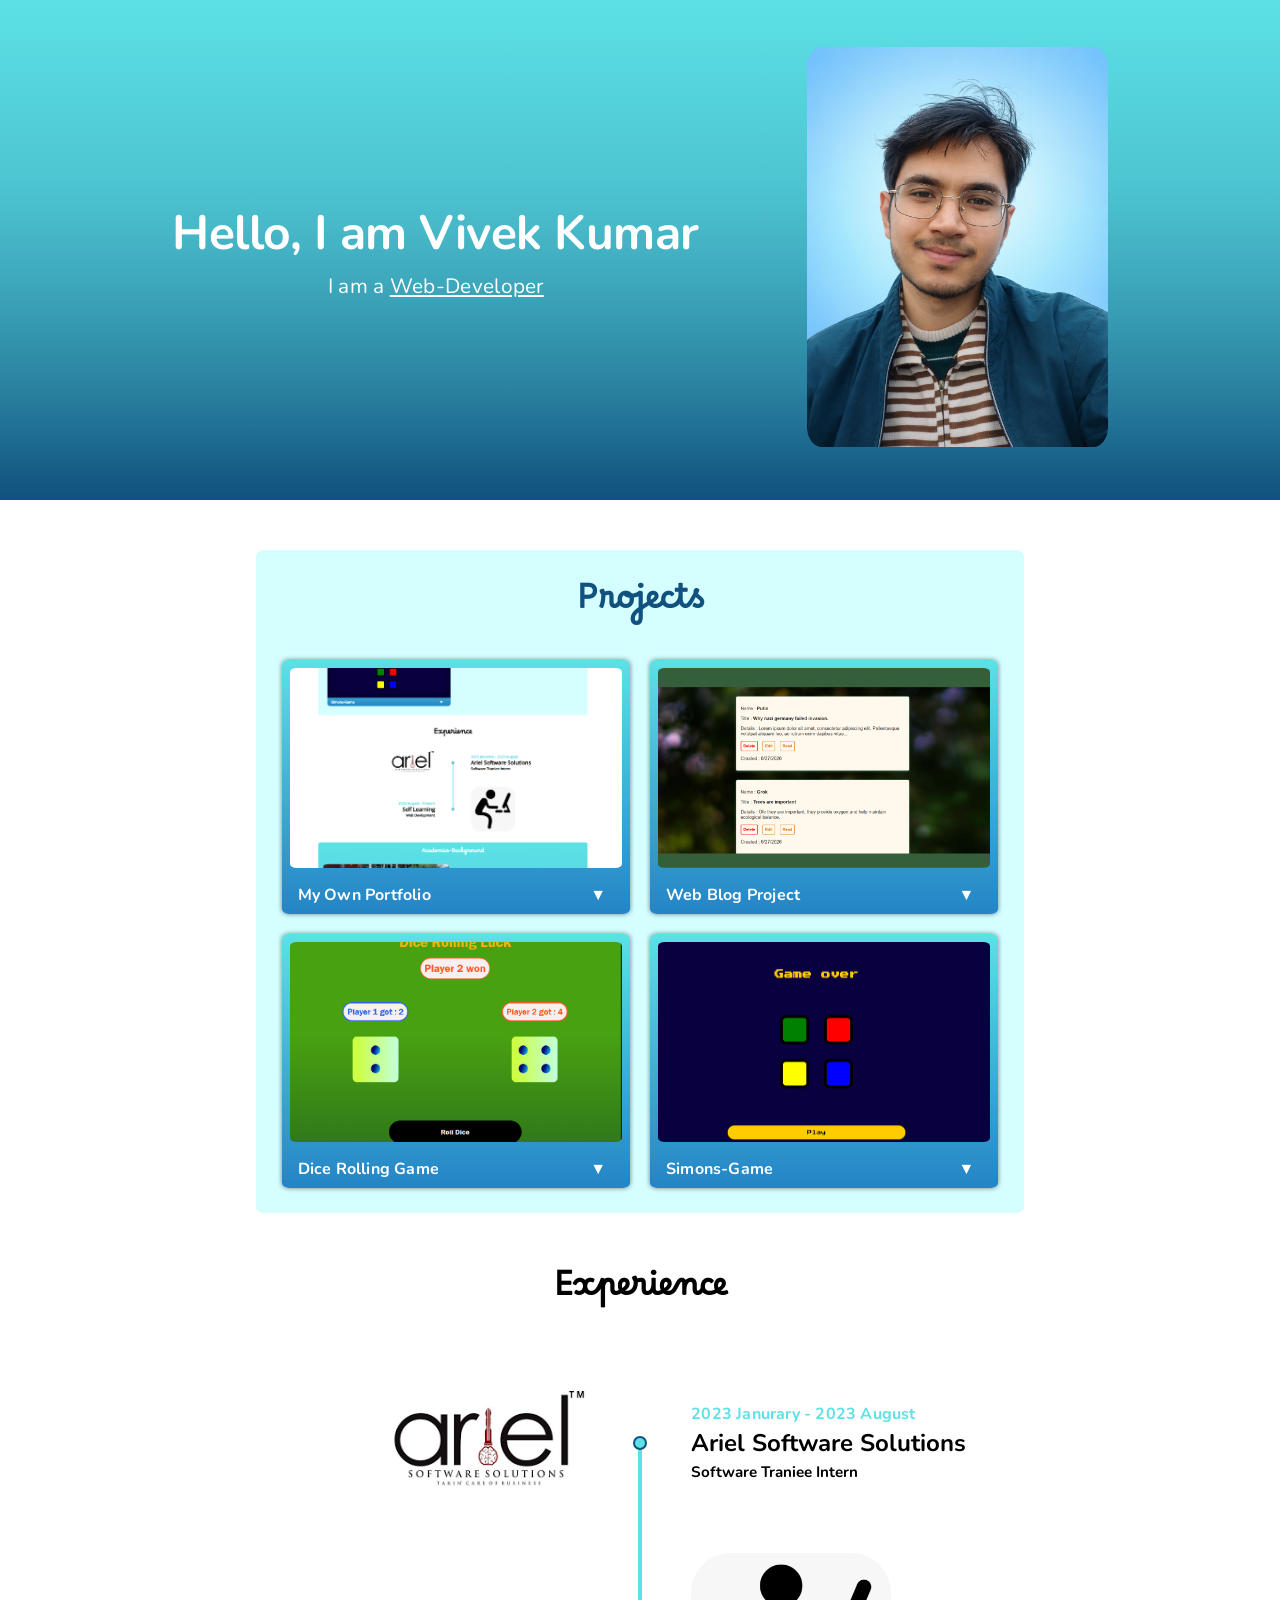
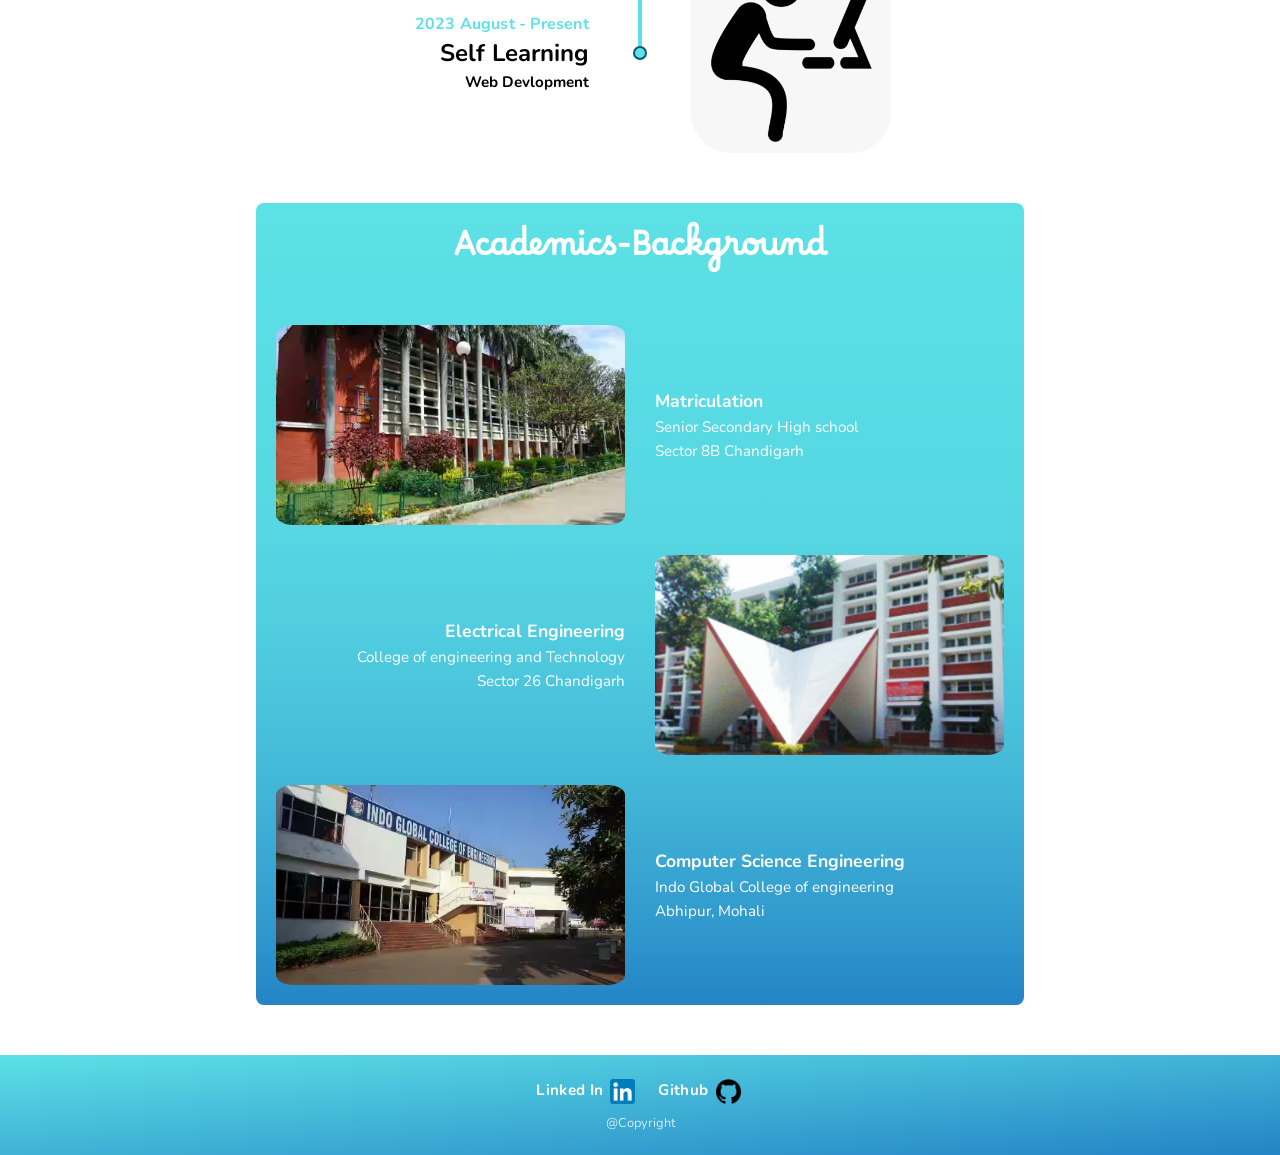
==== commit 661dc1a9: "New project accordian" ====
--- a/index.html
+++ b/index.html
@@ -47,6 +47,37 @@
             </div>
         </div>
         <div class="accordion-card">
+            <div class="accordion-image"> <img src="./Assets/Images/project-webblog.png"></div> 
+            <div class="accordion-heading">
+                <p>Web Blog Project</p>
+                <div class="accordion-button rotate-down">▼</div>
+            </div>
+            <div class="accordion-details accordion-details-hide">
+                <div class="accordion-details-inner">
+                    <div class="project-description">
+                        <p>
+                            Applied my crud knowledge without using database
+                            <a href="https://vivekkumar-connect-web-blog.onrender.com/">
+                                <svg class="link-logo" xmlns="http://www.w3.org/2000/svg" viewBox="0 0 24 24" fill="currentColor">
+                                    <path fill-rule="evenodd" d="M19.902 4.098a3.75 3.75 0 0 0-5.304 0l-4.5 4.5a3.75 3.75 0 0 0 1.035 6.037.75.75 0 0 1-.646 1.353 5.25 5.25 0 0 1-1.449-8.45l4.5-4.5a5.25 5.25 0 1 1 7.424 7.424l-1.757 1.757a.75.75 0 1 1-1.06-1.06l1.757-1.757a3.75 3.75 0 0 0 0-5.304Zm-7.389 4.267a.75.75 0 0 1 1-.353 5.25 5.25 0 0 1 1.449 8.45l-4.5 4.5a5.25 5.25 0 1 1-7.424-7.424l1.757-1.757a.75.75 0 1 1 1.06 1.06l-1.757 1.757a3.75 3.75 0 1 0 5.304 5.304l4.5-4.5a3.75 3.75 0 0 0-1.035-6.037.75.75 0 0 1-.354-1Z" clip-rule="evenodd" />
+                                </svg>
+                            </a>
+                        </p>
+                    </div>
+                    <div class="project-languages-section">
+                        <p>Frame Work -</p>
+                        <div class="language-tag framework">Node Js</div>
+                        <div class="language-tag framework">Express</div>
+                    </div>
+                    <div class="project-languages-section">
+                        <div class="language-tag html">Html</div>
+                        <div class="language-tag css">CSS</div>
+                        <div class="language-tag javascript">Javascript</div>
+                    </div>
+                </div>
+            </div>
+        </div>
+        <div class="accordion-card">
             <div class="accordion-image"> <img src="./Assets/Images/project-two.png"></div> 
             <div class="accordion-heading">
                 <p>Dice Rolling Game </p>
--- a/main.css
+++ b/main.css
@@ -83,12 +83,12 @@
 }
 /* adding linearGradient is giving very good result in opening and closing lol */
 .accordion-card{
-  border: 1px solid gray;
+  box-shadow: 0 0 5px rgba(0,0,0,0.5);
   border-radius: 2%;
   background: linear-gradient(
     to bottom,
     rgba(92, 225, 230),
-    75%,
+    50%,
     rgba(36, 132, 198, 1)
   ); 
   border-radius:2%;
@@ -97,20 +97,16 @@
 }
 .accordion-image{
   position:relative;
-  border-bottom: 1px solid gray;
+  padding: .5rem;
 }
 .accordion-image img{
     width:100%;
     height:200px;
+    border-radius: 2%;
     object-fit:cover;
     display:block;
 }
-.accordion-image::after{
-    content:"";
-    position:absolute;
-    inset:0;
-    box-shadow: inset 0 0 50px rgba(0,0,0,0.5);
-}
+
 .accordion-heading{
     display:flex;
     justify-content:space-between;
@@ -128,10 +124,6 @@
   align-items: center;
   width: 10%;
 }
-.accordion-details{
-  
-    /* background-color: rgb(212, 254, 255); */
-}
 .accordion-details-hide {
     overflow: hidden;
     max-height: 0px;
@@ -142,8 +134,9 @@
     overflow: hidden;
     transition: max-height 0.3s ease;
 }
+
 .accordion-details-inner{
-  padding: .5rem 1rem;
+  padding: 0 1rem;
   font-size: 0.9rem;
   line-height: 1.6;
   color:white;
@@ -180,7 +173,7 @@
     background:#4fc3f7;
     color: #002d40;
 }
-.csharp{
+.framework{
     background:#9575cd;
     color: #1a0040;
 }
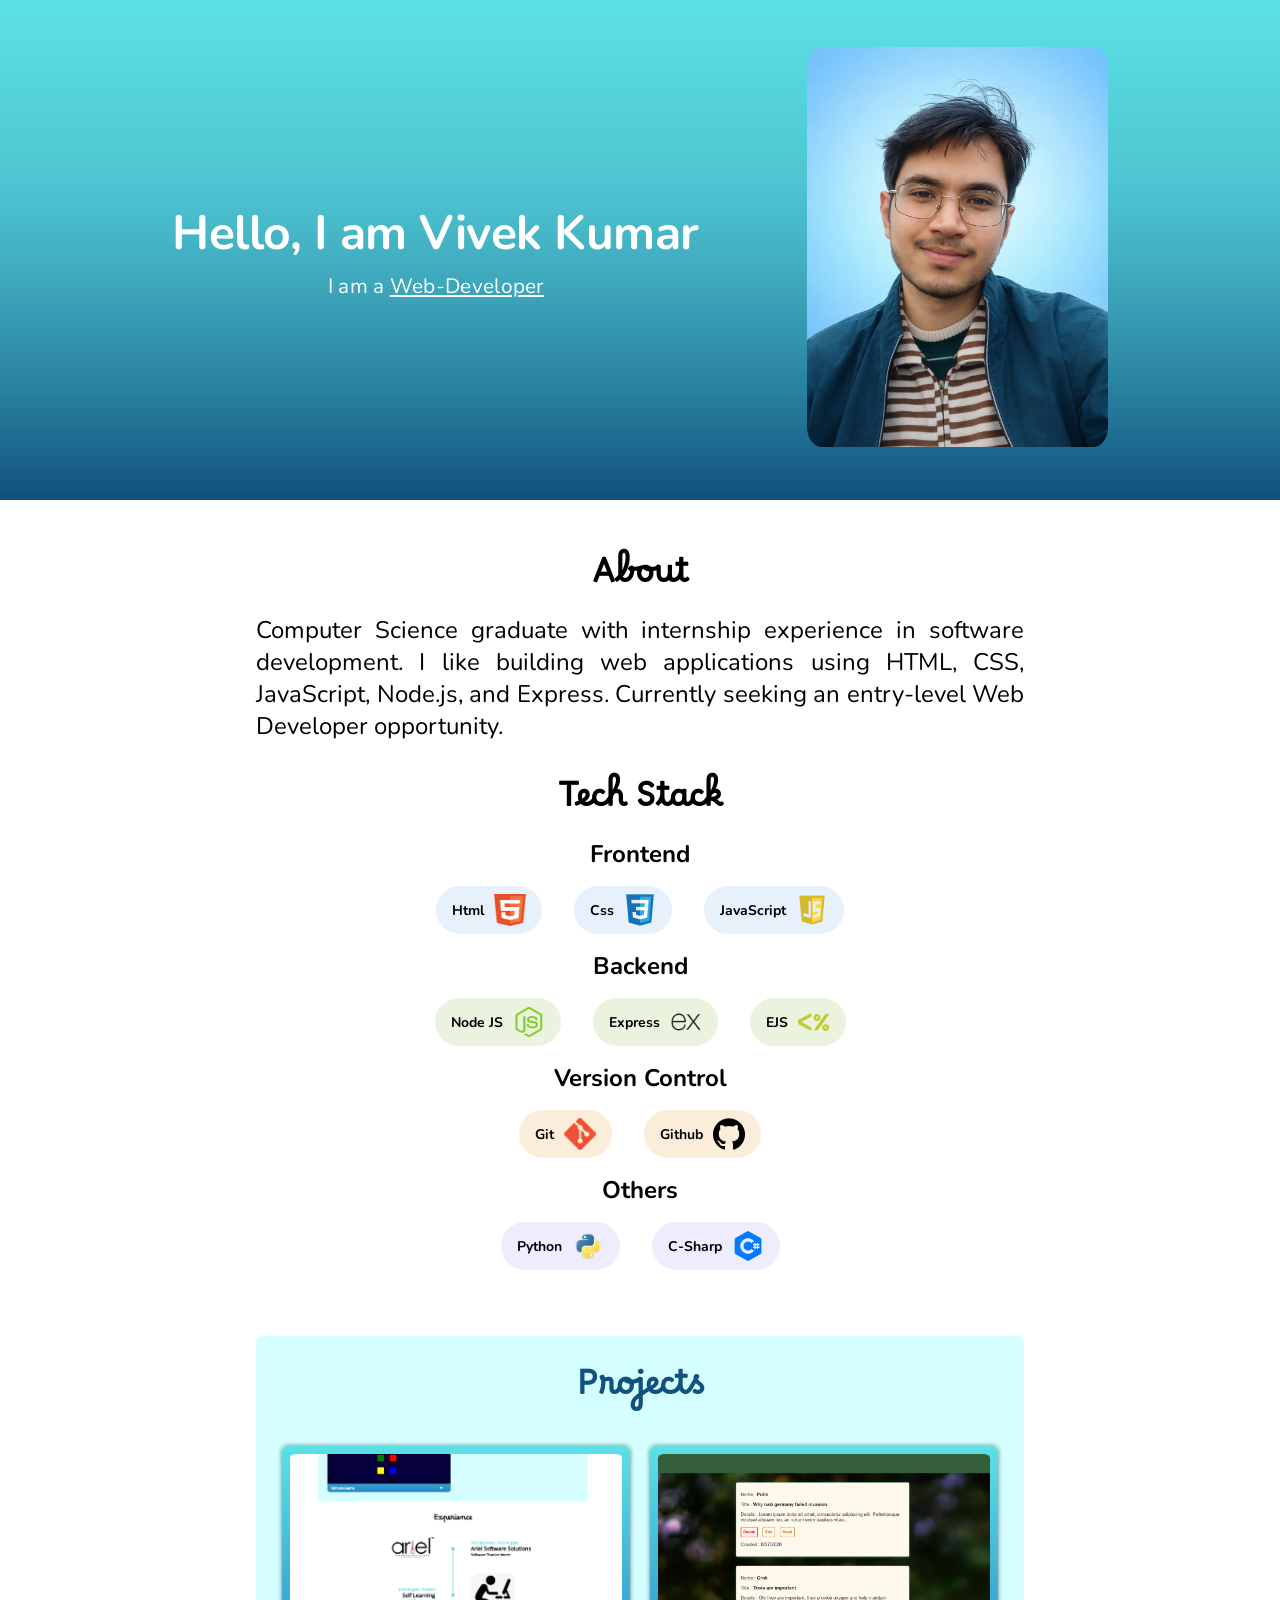
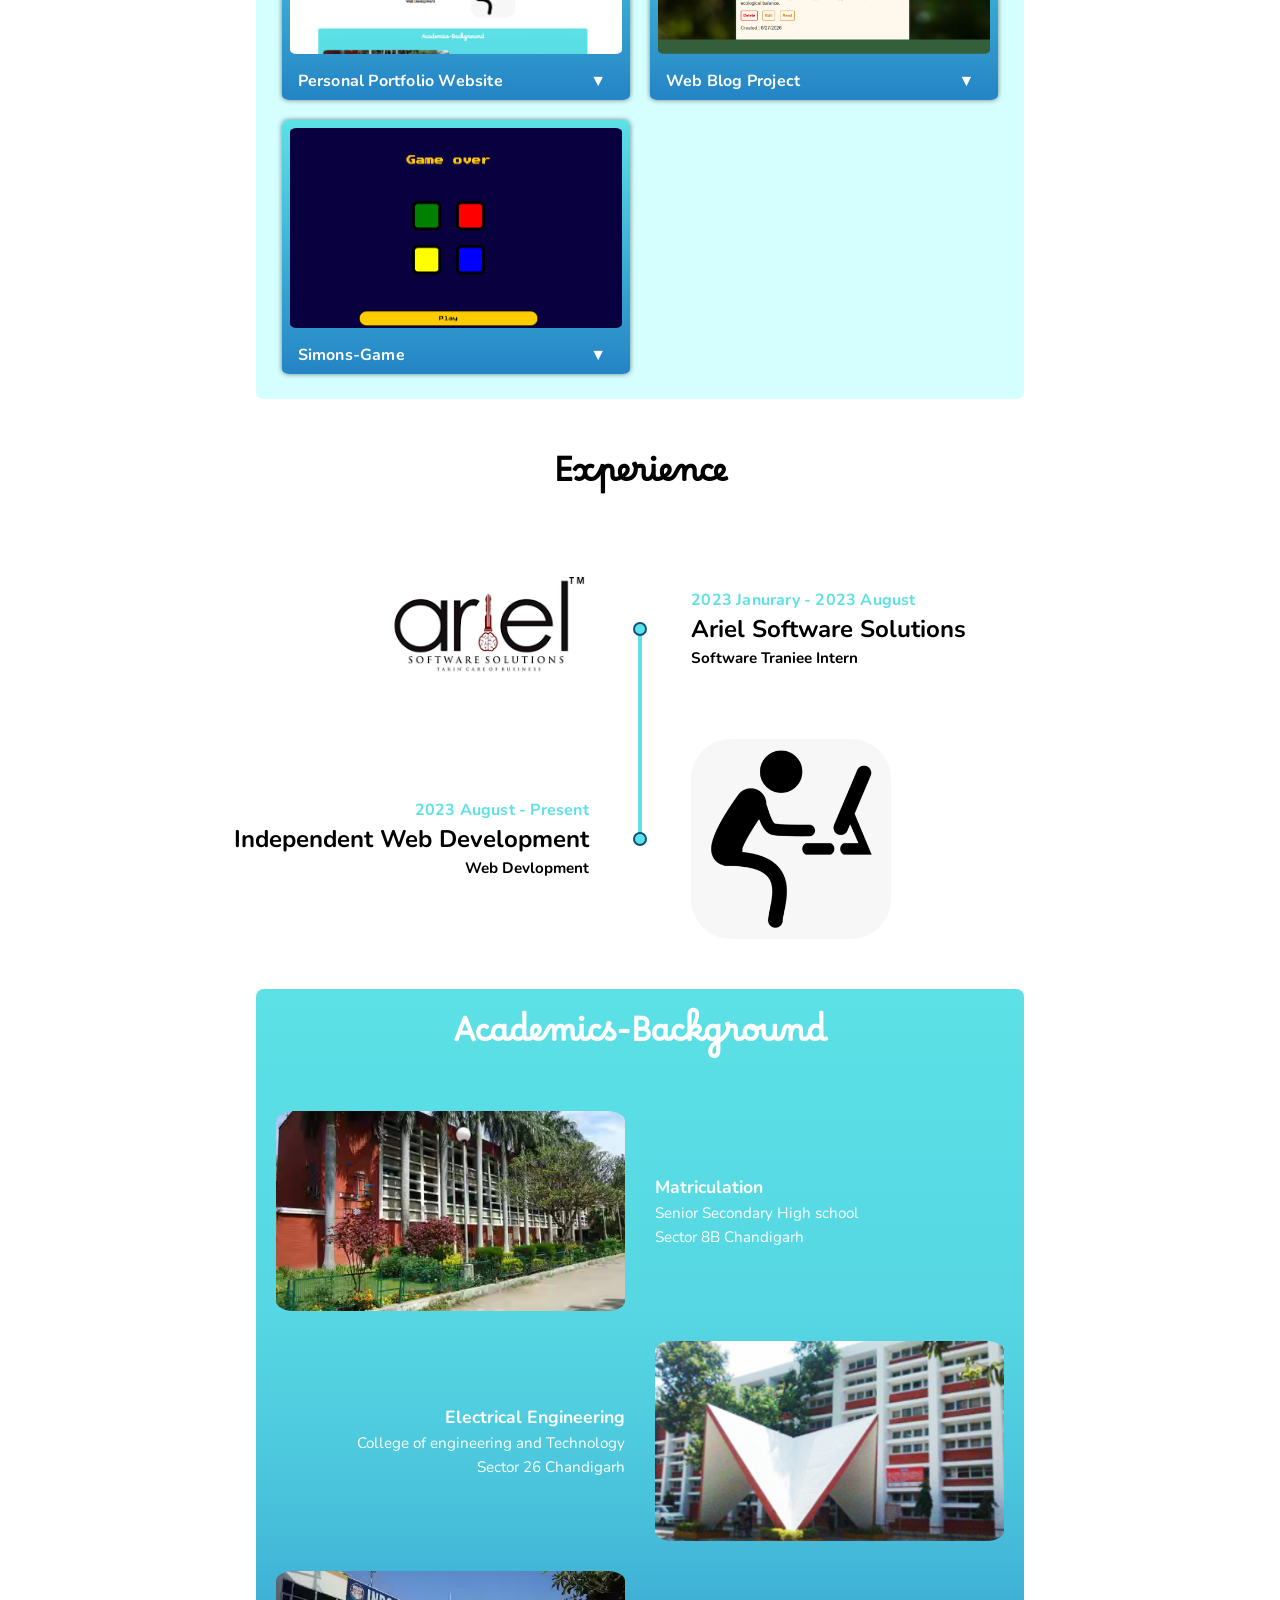
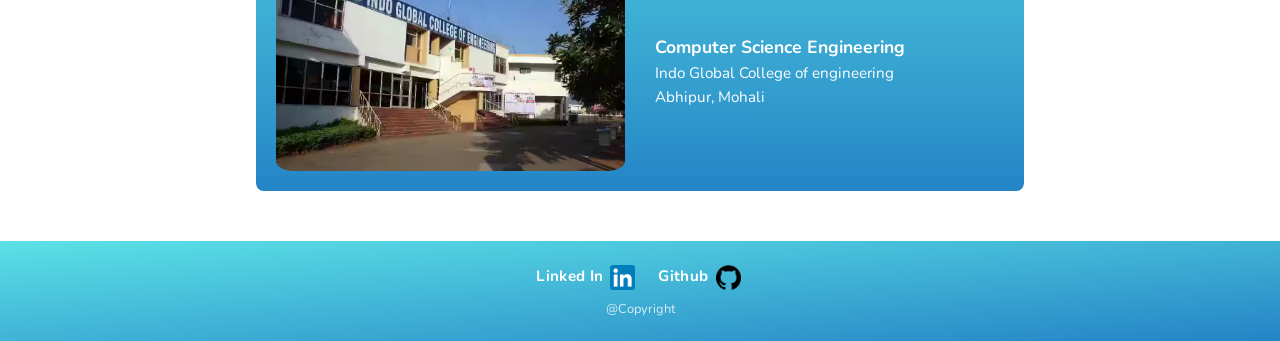
==== commit 6d4b1b4b: "Added Skills Section + Added Skill Section. + Made some changes in project cards." ====
--- a/index.html
+++ b/index.html
@@ -25,20 +25,85 @@
         </div>
     </div>
     <section></section>
+    <div class="about-section">
+        <div class="objective">
+            <h1 class="font-family-borel">About</h1>
+            <p>
+                Computer Science graduate with internship experience in software development. I like building web applications using HTML, CSS, JavaScript, Node.js, and Express. Currently seeking an entry-level Web Developer opportunity.
+            </p>
+        </div>
+        <div class="skills-box">
+        <h1 class="font-family-borel">Tech Stack</h1>
+        <h2>Frontend</h2>
+        <div class="skills-category">
+            <div class="skill-card frontend-card">
+            <span class="bold">Html</span>
+            <img class="language-logo" src="./Assets/Logo/html-logo.png" alt="C-Sharp icon" />
+        </div>
+        <div class="skill-card frontend-card">
+            <span class="bold">Css</span>
+            <img class="language-logo" src="./Assets/Logo/css-logo.png" alt="C-Sharp icon" />
+        </div>
+        <div class="skill-card frontend-card">
+            <span class="bold">JavaScript</span>
+            <img class="language-logo" src="./Assets/Logo/js-logo.png" alt="C-Sharp icon" />
+        </div>
+        </div>
+        <h2>Backend</h2>
+        <div class="skills-category">
+            <div class="skill-card backend-card">
+            <span class="bold">Node JS</span>
+            <img class="language-logo" src="./Assets/Logo/nodejs-logo.png" alt="C-Sharp icon" />
+        </div>
+        <div class="skill-card backend-card">
+            <span class="bold">Express</span>
+            <img class="language-logo" src="./Assets/Logo/expressjs-logo.png" alt="C-Sharp icon" />
+        </div>
+        <div class="skill-card backend-card">
+            <span class="bold">EJS</span>
+            <img class="language-logo" src="./Assets/Logo/ejs-logo.png" alt="C-Sharp icon" />
+        </div>
+        </div>
+        <h2>Version Control</h2>
+        <div class="skills-category">
+            <div class="skill-card version-control-card">
+            <span class="bold">Git</span>
+            <img class="language-logo" src="./Assets/Logo/git-logo.png" alt="C-Sharp icon" />
+        </div>
+        <div class="skill-card version-control-card">
+            <span class="bold">Github</span>
+            <img class="language-logo" src="./Assets/Logo/github-logo.png" alt="C-Sharp icon" />
+        </div>
+        </div>
+        <h2>Others</h2>
+        <div class="skills-category">
+            <div class="skill-card others-card">
+            <span class="bold">Python</span>
+            <img class="language-logo" src="./Assets/Logo/python-logo.png" alt="C-Sharp icon" />
+        </div>
+        <div class="skill-card others-card">
+            <span class="bold">C-Sharp</span>
+            <img class="language-logo" src="./Assets/Logo/csharp-logo.png" alt="C-Sharp icon" />
+        </div>
+        </div>
+    </div>
+    </div>
+    <section></section>
     <div class="projects-container">
         <h1 class="projects-heading font-family-borel">Projects</h1>
         <div class="accordion-card">
             <div class="accordion-image"> <img src="./Assets/Images/project-one.png"></div> 
             <div class="accordion-heading">
-                <p>My Own Portfolio</p>
-                <div class="accordion-button rotate-down">▼</div>
-            </div>
-            <div class="accordion-details accordion-details-hide">
-                <div class="accordion-details-inner">
-                    <div class="project-description">
-                        <p>This is my portfolio to show my actual understanding of my html, css and js knowledge</p>
-                    </div>
-                    <div class="project-languages-section">
+                <p>Personal Portfolio Website</p>
+                <div class="accordion-button rotate-down">▼</div>
+            </div>
+            <div class="accordion-details accordion-details-hide">
+                <div class="accordion-details-inner">
+                    <div class="project-description">
+                        <p>Responsive portfolio website built using HTML, CSS, and JavaScript to showcase my projects, technical skills, and background.</p>
+                    </div>
+                    <div class="project-languages-section">
+                        <p>Languages</p>
                         <div class="language-tag html">Html</div>
                         <div class="language-tag css">CSS</div>
                         <div class="language-tag javascript">Javascript</div>
@@ -56,7 +121,7 @@
                 <div class="accordion-details-inner">
                     <div class="project-description">
                         <p>
-                            Applied my crud knowledge without using database
+                            Developed a blog application using Node.js and Express with Create, Read, Update, and Delete (CRUD) functionality without a database.
                             <a href="https://vivekkumar-connect-web-blog.onrender.com/">
                                 <svg class="link-logo" xmlns="http://www.w3.org/2000/svg" viewBox="0 0 24 24" fill="currentColor">
                                     <path fill-rule="evenodd" d="M19.902 4.098a3.75 3.75 0 0 0-5.304 0l-4.5 4.5a3.75 3.75 0 0 0 1.035 6.037.75.75 0 0 1-.646 1.353 5.25 5.25 0 0 1-1.449-8.45l4.5-4.5a5.25 5.25 0 1 1 7.424 7.424l-1.757 1.757a.75.75 0 1 1-1.06-1.06l1.757-1.757a3.75 3.75 0 0 0 0-5.304Zm-7.389 4.267a.75.75 0 0 1 1-.353 5.25 5.25 0 0 1 1.449 8.45l-4.5 4.5a5.25 5.25 0 1 1-7.424-7.424l1.757-1.757a.75.75 0 1 1 1.06 1.06l-1.757 1.757a3.75 3.75 0 1 0 5.304 5.304l4.5-4.5a3.75 3.75 0 0 0-1.035-6.037.75.75 0 0 1-.354-1Z" clip-rule="evenodd" />
@@ -65,11 +130,12 @@
                         </p>
                     </div>
                     <div class="project-languages-section">
-                        <p>Frame Work -</p>
+                        <p>Frame Work</p>
                         <div class="language-tag framework">Node Js</div>
                         <div class="language-tag framework">Express</div>
                     </div>
                     <div class="project-languages-section">
+                        <p>Languages</p>
                         <div class="language-tag html">Html</div>
                         <div class="language-tag css">CSS</div>
                         <div class="language-tag javascript">Javascript</div>
@@ -77,7 +143,7 @@
                 </div>
             </div>
         </div>
-        <div class="accordion-card">
+        <!-- <div class="accordion-card">
             <div class="accordion-image"> <img src="./Assets/Images/project-two.png"></div> 
             <div class="accordion-heading">
                 <p>Dice Rolling Game </p>
@@ -96,13 +162,14 @@
                         </p>
                     </div>
                     <div class="project-languages-section">
+                        <p>Languages -</p>
                         <div class="language-tag html">Html</div>
                         <div class="language-tag css">CSS</div>
                         <div class="language-tag javascript">Javascript</div>
                     </div>
                 </div>
             </div>
-        </div>
+        </div> -->
         <div class="accordion-card">
             <div class="accordion-image"> <img src="./Assets/Images/project-three.png"></div> 
             <div class="accordion-heading">
@@ -113,7 +180,7 @@
                 <div class="accordion-details-inner">
                     <div class="project-description">
                         <p> 
-                            Created Simons game using JQuery 
+                            Implemented the classic Simon memory game using jQuery, event handling, animations, and sound effects.
                             <a href="https://vivekkumar-connect.github.io/Simons-Game/">
                             <svg class="link-logo" xmlns="http://www.w3.org/2000/svg" viewBox="0 0 24 24" fill="currentColor">
                                 <path fill-rule="evenodd" d="M19.902 4.098a3.75 3.75 0 0 0-5.304 0l-4.5 4.5a3.75 3.75 0 0 0 1.035 6.037.75.75 0 0 1-.646 1.353 5.25 5.25 0 0 1-1.449-8.45l4.5-4.5a5.25 5.25 0 1 1 7.424 7.424l-1.757 1.757a.75.75 0 1 1-1.06-1.06l1.757-1.757a3.75 3.75 0 0 0 0-5.304Zm-7.389 4.267a.75.75 0 0 1 1-.353 5.25 5.25 0 0 1 1.449 8.45l-4.5 4.5a5.25 5.25 0 1 1-7.424-7.424l1.757-1.757a.75.75 0 1 1 1.06 1.06l-1.757 1.757a3.75 3.75 0 1 0 5.304 5.304l4.5-4.5a3.75 3.75 0 0 0-1.035-6.037.75.75 0 0 1-.354-1Z" clip-rule="evenodd" />
@@ -123,6 +190,7 @@
                         
                     </div>
                     <div class="project-languages-section">
+                        <p>Languages -</p>
                         <div class="language-tag html">Html</div>
                         <div class="language-tag css">CSS</div>
                         <div class="language-tag javascript">JQuery</div>
@@ -143,7 +211,7 @@
             <div class="experience-card reverse">
                 <div class="experience-card-logo-box"><img class="experience-card-image" src="./Assets/Logo/self-learning.png"/></div>
                 <div class="experience-card-timeline turquoise bold">2023 August - Present</div>
-                <div class="experience-card-details bold"><p><span style="font-size: 1.5rem;">Self Learning</span><br/>Web Devlopment</p></div>
+                <div class="experience-card-details bold"><p><span style="font-size: 1.5rem;">Independent Web Development</span><br/>Web Devlopment</p></div>
             </div>
         </div>
     </div>
@@ -183,18 +251,6 @@
         </div>
     </div>
     <section></section>
-    <!-- <div class="skills-box">
-        <h1 class="dodger-blue font-family-borel">Skills</h1>
-        <div class="skill-card">
-            <span class="bold">Python</span>
-            <img class="language-logo" src="./Assets/Logo/python-logo.png" alt="Python icon" />
-        </div>
-        <div class="skill-card">
-            <span class="bold">C Sharp</span>
-            <img class="language-logo" src="./Assets/Logo/csharp-logo.png" alt="C-Sharp icon" />
-        </div>
-    </div>
-    <section></section> -->
     <div class="footer">
         <div class="link-box">
             <a class="footer-links" href="https://www.linkedin.com/in/vivek-kumar-connect/">Linked In <img class="footer-links-icon" src="./Assets/Logo/linkedin-logo.png" alt="Linkedin icon"/></a>
--- a/main.css
+++ b/main.css
@@ -80,6 +80,62 @@
   grid-column: span 2;
   text-align: center;
   color: rgb(16, 81, 125);
+}
+.about-section{
+  width: 60%;
+  display: flex;
+  flex-direction: column;
+  align-items: center;
+  gap:2rem;
+}
+.about-section h1, h3{
+  text-align: center;
+}
+.objective > p {
+  text-align: justify;
+  font-size: 1.5rem;
+}
+.skills-box {
+  display: flex;
+  flex-direction: column;
+  justify-content: center;
+  align-items: center;
+  text-align: center;
+}
+.skill-card{
+  display: inline-flex;
+  align-items: center;
+  padding: .5rem 1rem;
+  border-radius: 999px;
+  font-size: 14px;
+}
+.frontend-card {
+  background: #E6F1FB;
+}
+.backend-card {
+  background: #EAF3DE;
+}
+.version-control-card{
+  background: #FAEEDA;
+}
+.others-card {
+  background: #EEEDFE;
+}
+.skills-section{
+  display: flex;
+  flex-direction: column;
+}
+.skills-category{
+  display: flex;
+  justify-content: center;
+  flex-wrap: wrap;
+  gap:2rem;
+  padding: 1rem 0;
+}
+.language-logo {
+  height: 2rem;
+  width: 2rem;
+  margin-left: 10px;
 }
 /* adding linearGradient is giving very good result in opening and closing lol */
 .accordion-card{
@@ -185,25 +241,6 @@
     transform: rotate(0deg);
     transition: transform 0.3s;
 }
-.skills-box {
-  display: flex;
-  flex-direction: column;
-  justify-content: center;
-  align-items: center;
-  margin-top: 20px;
-  text-align: center;
-}
-.skill-card{
-  display: flex;
-  flex-direction: row;
-  align-items: center;
-  justify-content: center;
-}
-.language-logo {
-  height: 50px;
-  width: 50px;
-  margin-left: 10px;
-}
 .experience{
   display: flex;
   flex-direction: column;
@@ -404,6 +441,9 @@
     object-fit: cover;
     border: 2px solid antiquewhite;
   }
+  .about-section{
+    width: 80%;
+  }
   .accordion-image img{
     height: 150px;
   }
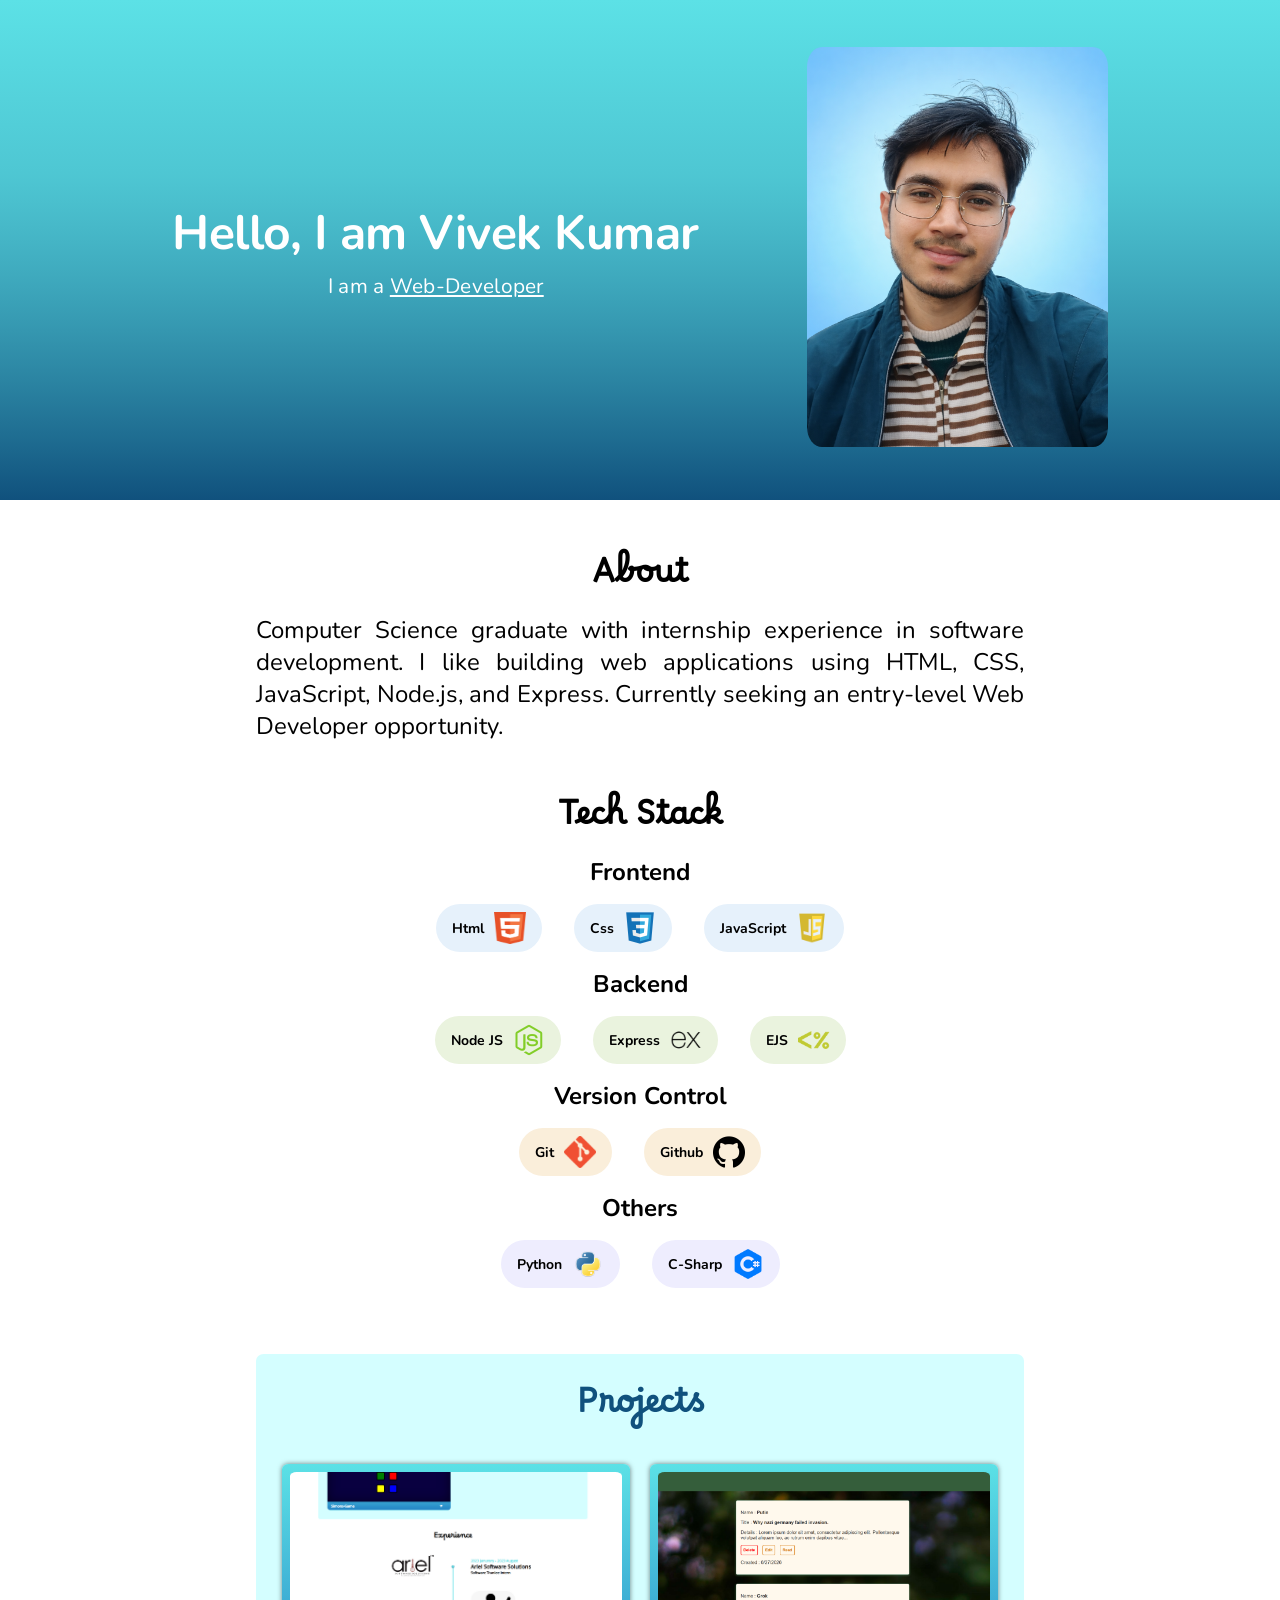
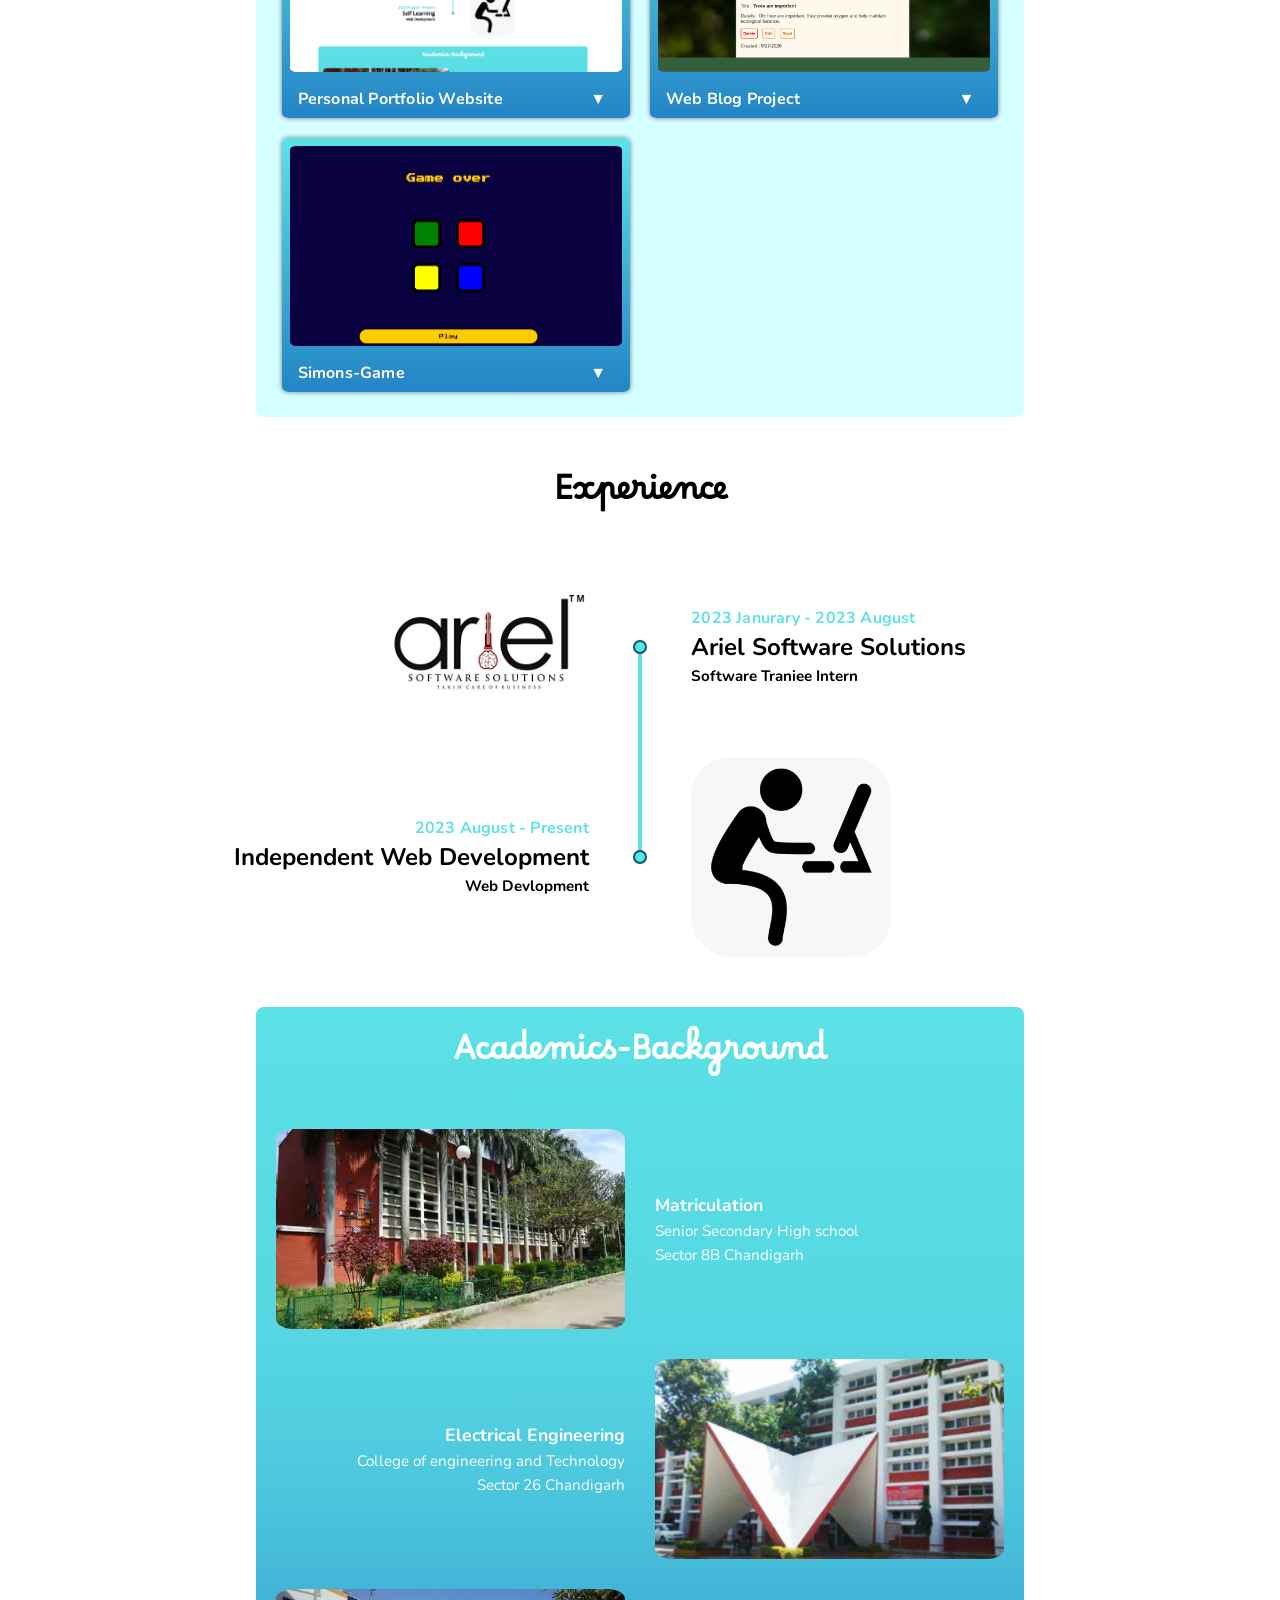
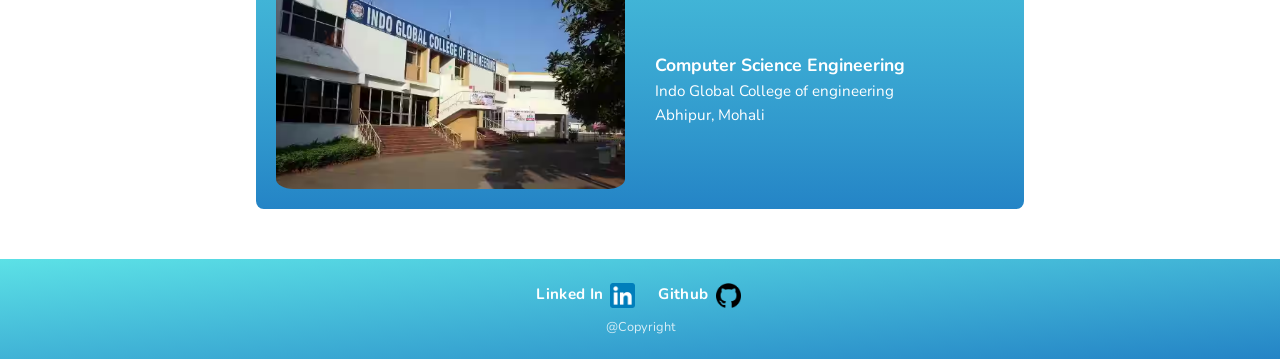
==== commit 62c58737: "Minor fixes" ====
--- a/index.html
+++ b/index.html
@@ -32,54 +32,55 @@
                 Computer Science graduate with internship experience in software development. I like building web applications using HTML, CSS, JavaScript, Node.js, and Express. Currently seeking an entry-level Web Developer opportunity.
             </p>
         </div>
+        <section></section>
         <div class="skills-box">
         <h1 class="font-family-borel">Tech Stack</h1>
         <h2>Frontend</h2>
         <div class="skills-category">
             <div class="skill-card frontend-card">
             <span class="bold">Html</span>
-            <img class="language-logo" src="./Assets/Logo/html-logo.png" alt="C-Sharp icon" />
+            <img class="language-logo" src="./Assets/Logo/html-logo.png" alt="Html icon" />
         </div>
         <div class="skill-card frontend-card">
             <span class="bold">Css</span>
-            <img class="language-logo" src="./Assets/Logo/css-logo.png" alt="C-Sharp icon" />
+            <img class="language-logo" src="./Assets/Logo/css-logo.png" alt="CSS icon" />
         </div>
         <div class="skill-card frontend-card">
             <span class="bold">JavaScript</span>
-            <img class="language-logo" src="./Assets/Logo/js-logo.png" alt="C-Sharp icon" />
+            <img class="language-logo" src="./Assets/Logo/js-logo.png" alt="JavaScript icon" />
         </div>
         </div>
         <h2>Backend</h2>
         <div class="skills-category">
             <div class="skill-card backend-card">
             <span class="bold">Node JS</span>
-            <img class="language-logo" src="./Assets/Logo/nodejs-logo.png" alt="C-Sharp icon" />
+            <img class="language-logo" src="./Assets/Logo/nodejs-logo.png" alt="Node JS icon" />
         </div>
         <div class="skill-card backend-card">
             <span class="bold">Express</span>
-            <img class="language-logo" src="./Assets/Logo/expressjs-logo.png" alt="C-Sharp icon" />
+            <img class="language-logo" src="./Assets/Logo/expressjs-logo.png" alt="Express icon" />
         </div>
         <div class="skill-card backend-card">
             <span class="bold">EJS</span>
-            <img class="language-logo" src="./Assets/Logo/ejs-logo.png" alt="C-Sharp icon" />
+            <img class="language-logo" src="./Assets/Logo/ejs-logo.png" alt="EJS icon" />
         </div>
         </div>
         <h2>Version Control</h2>
         <div class="skills-category">
             <div class="skill-card version-control-card">
             <span class="bold">Git</span>
-            <img class="language-logo" src="./Assets/Logo/git-logo.png" alt="C-Sharp icon" />
+            <img class="language-logo" src="./Assets/Logo/git-logo.png" alt="Git icon" />
         </div>
         <div class="skill-card version-control-card">
             <span class="bold">Github</span>
-            <img class="language-logo" src="./Assets/Logo/github-logo.png" alt="C-Sharp icon" />
+            <img class="language-logo" src="./Assets/Logo/github-logo.png" alt="Github icon" />
         </div>
         </div>
         <h2>Others</h2>
         <div class="skills-category">
             <div class="skill-card others-card">
             <span class="bold">Python</span>
-            <img class="language-logo" src="./Assets/Logo/python-logo.png" alt="C-Sharp icon" />
+            <img class="language-logo" src="./Assets/Logo/python-logo.png" alt="Python icon" />
         </div>
         <div class="skill-card others-card">
             <span class="bold">C-Sharp</span>
@@ -92,7 +93,7 @@
     <div class="projects-container">
         <h1 class="projects-heading font-family-borel">Projects</h1>
         <div class="accordion-card">
-            <div class="accordion-image"> <img src="./Assets/Images/project-one.png"></div> 
+            <div class="accordion-image"> <img src="./Assets/Images/project-one.png" alt="Image of portfolio website"></div> 
             <div class="accordion-heading">
                 <p>Personal Portfolio Website</p>
                 <div class="accordion-button rotate-down">▼</div>
@@ -112,7 +113,7 @@
             </div>
         </div>
         <div class="accordion-card">
-            <div class="accordion-image"> <img src="./Assets/Images/project-webblog.png"></div> 
+            <div class="accordion-image"> <img src="./Assets/Images/project-webblog.png" alt="Image of web-blog website"></div> 
             <div class="accordion-heading">
                 <p>Web Blog Project</p>
                 <div class="accordion-button rotate-down">▼</div>
@@ -171,7 +172,7 @@
             </div>
         </div> -->
         <div class="accordion-card">
-            <div class="accordion-image"> <img src="./Assets/Images/project-three.png"></div> 
+            <div class="accordion-image"> <img src="./Assets/Images/project-three.png" alt="Image of Simons-Game website"></div> 
             <div class="accordion-heading">
                 <p>Simons-Game</p> 
                 <div class="accordion-button rotate-down">▼</div>
@@ -204,12 +205,12 @@
         <h1 class="experience-header font-family-borel">Experience</h1>
         <div class="experience-container">
             <div class="experience-card">
-                <div class="experience-card-logo-box"><img class="experience-card-image" src="./Assets/Logo/ariel.png"/></div>
+                <div class="experience-card-logo-box"><img class="experience-card-image" src="./Assets/Logo/ariel.png" alt="image of ariel company logo"/></div>
                 <div class="experience-card-timeline turquoise bold"> 2023 Janurary - 2023 August</div>
                 <div class="experience-card-details bold"> <p><span style="font-size: 1.5rem;">Ariel Software Solutions</span><br/>Software Traniee Intern</p></div>
             </div>
             <div class="experience-card reverse">
-                <div class="experience-card-logo-box"><img class="experience-card-image" src="./Assets/Logo/self-learning.png"/></div>
+                <div class="experience-card-logo-box"><img class="experience-card-image" src="./Assets/Logo/self-learning.png" alt="image of working person"/></div>
                 <div class="experience-card-timeline turquoise bold">2023 August - Present</div>
                 <div class="experience-card-details bold"><p><span style="font-size: 1.5rem;">Independent Web Development</span><br/>Web Devlopment</p></div>
             </div>
--- a/main.css
+++ b/main.css
@@ -86,7 +86,6 @@
   display: flex;
   flex-direction: column;
   align-items: center;
-  gap:2rem;
 }
 .about-section h1, h3{
   text-align: center;
